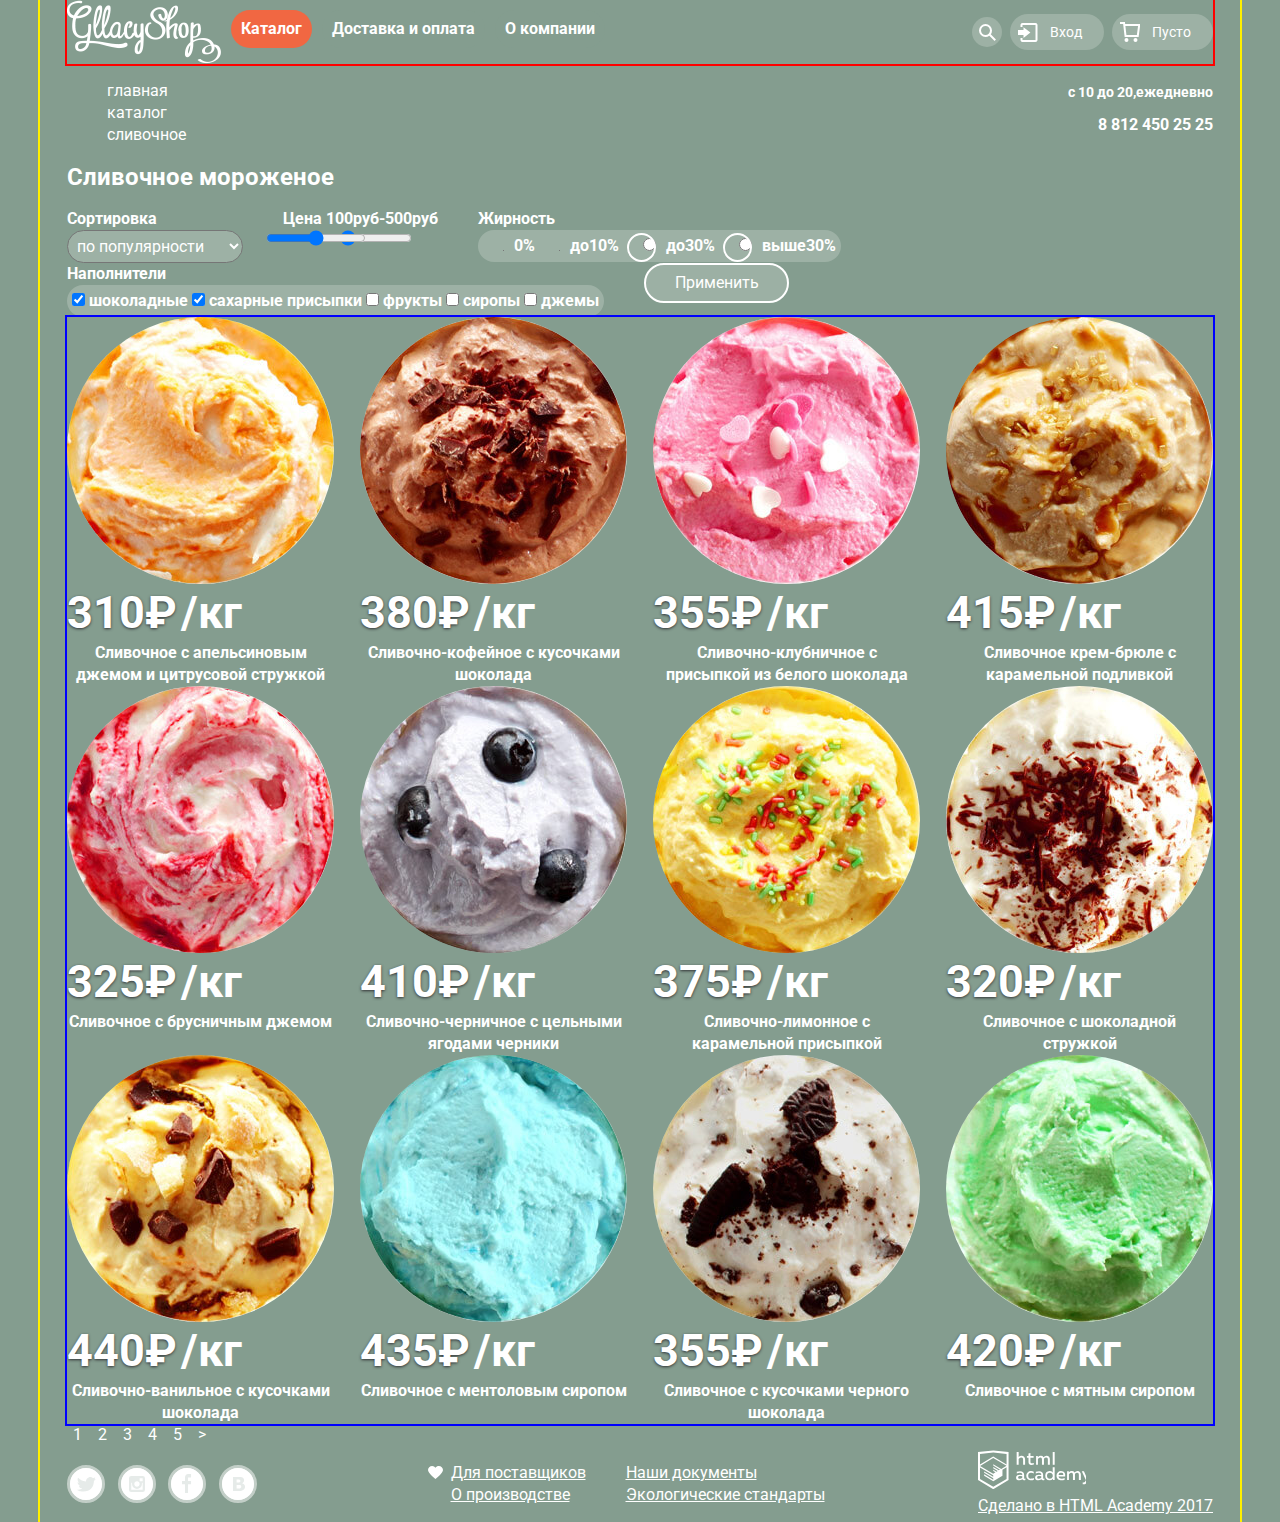
==== catalog.html @ e6da0bf7 "Последние исправления" ====
<!DOCTYPE HTML >
<HTML lang="ru">
    <HEAD>
 <meta charset="utf-8">
    <TITLE>gllacy-catalog</TITLE>
       <link href="https://fonts.googleapis.com/css?family=Roboto:400,500,700&amp;subset=cyrillic" rel="stylesheet">
       <link href="css/normalize.css" rel="stylesheet">

      <link rel="stylesheet"  href="css/style.css">
    </HEAD>
<BODY>
  <div class="wrapper">
       <header class="main-header">
           <div class="header-container">

              <a class="main-header-logo" href="#" aria-label="логотип магазина Глейси">
                  <img src="img/logo.png" width="154" height="64"  alt="логотип магазина Глейси">
              </a>
               <nav class="main-navigation">
                       <ul class="site-navigation">
                          <li class="catalog-active"><a href="catalog.html" aria-label="Каталог">Каталог</a>
                          </li>
                          <li><a href="price.html" aria-label="Доставка и оплата">Доставка и оплата</a></li>
                          <li><a href="about.html" aria-label="О компании">О компании</a></li>

                       </ul>
                 </nav>
       </div>

          <div class="navigation-buttons">

                          <button class="button seach" type="button" aria-label="поиск"></button>



                            <div class="modal modal-seach">
                                   <h4 class="visually-hidden">модальное окно поиск</h4>
                                  <form action="https://echo.htmlacademy.ru" method="post" class="seach-form">
                                      <label for="seach-field" class="visually-hidden">поиск</label>
                                       <input type="text" name="seach" id="seach-field" placeholder="Что ищем?">
                                  </form>
                                </div>

                          <button class="button login" type="button" aria-label="вход"> Вход </button>


                              <div class="modal modal-login">
                                <h4 class="visually-hidden">модальное окно вход</h4>

                                     <form action="https://echo.htmlacademy.ru" method="post">

                                        <p> <label for="login-field" class="visually-hidden">ваш логин</label>
                                         <input type="text" name="login" id="login-field" placeholder="Электронная почта">
                                       </p>
                                       <p>
                                         <label for="password-field" class="visually-hidden">ваш пароль</label>
                                           <input type="text" name="password" id="password-field" placeholder="Пароль">
                                       </p>

                                           <button class="button" type="submit" aria-label="Войти">Войти</button>

                                            <div class="a">
                                            <a href="https://echo.htmlacademy.ru" aria-label="Забыли пароль?">Забыли пароль?</a>
                                            <a href="https://echo.htmlacademy.ru" aria-label="Новая регистрация">Новая регистрация</a>
                                            </div>

                                      </form>
                                 </div>
						 <a href="catalog.html" class="button basket"  aria-label="корзина">Пусто</a>



                         </div>

                             <div class="modal modal-basket">
                               <h4 class="visually-hidden">модальное окно корзина</h4>

                               <table class="basket">
                                 <tr>
                                   <td> <button class="modal-close" type="button" aria-label="закрыть">X</button></td>
                                    <td>Пломбир с апельсиновым джемом</td>

                                   <td>1,5*200 руб</td>
                                   <td>300 руб</td>
                                 </tr>

                                  <tr>
                                   <td> <button class="modal-close" type="button" aria-label="закрыть">X</button></td>
                                   <td>Клубничный пломбир с присыпкой из белого шоколада</td>
                                   <td>1,5 кг*300 руб</td>
                                   <td>450 руб</td>
                                 </tr>
                                 <th colspan="2"></th>
                                 <th colspan="2">Итого:750 руб.</th>
                               </table>
                                    <button class="button" aria-label="Оформить заказ">Оформить заказ</button>

                             </div>


         <div class="header-contacts">
                      <p class="time-work">с 10 до 20,ежедневно</p>
								      <a href="tel:+7(812)4502525" aria-label="Номер телефона">8 812 450 25 25</a>
        </div>

 </header>

    <main class="container">
      <ul class="breadcrumbs">

        <li><a href="index.html" aria-label="ссылка на главную">главная</a></li>
        <li><a href="catalog.html" aria-label="ссылка на каталог">каталог</a></li>
        <li class="breadcrumbs-current">сливочное</li>
      </ul>
			<h2>Сливочное мороженое</h2>

  <form action="https://echo.htmlacademy.ru" method="post" class="field">

  <div class="filter">
    <label>Сортировка</label><br>
      <select name="top-ice"  class="top-ice">
        <option>по популярности</option>
				<option>сначала недорогие</option>
				<option>сначала дорогие</option>
				<option>по жирности</option>
      </select>
    </div>

    <div class="filter">
      <label >Цена 100руб-500руб</label>
     <div  class="top-ice-price">
      <input type="range">
      <input type="range" class="two">
     </div>
   </div>

   <div  class="filter">
      <label>Жирность</label>
      <div class=" bold-top-ice">
        <label> <input type="radio" class="visually-hidden" name="bold-ice-cream" value="0%">0%</label>
        <label> <input type="radio" class="visually-hidden"   name="bold-ice-cream" value="<10%" >до10%</label>
        <label> <input type="radio" class="visually" name="bold-ice-cream" value="<30%" >до30%</label>
        <label> <input type="radio" class="visually" name="bold-ice-cream" value=">30%" >выше30%</label>
      </div>
      </div>

<div  class="filter">
<label>Наполнители</label>
     <div  class="variety">

        <input type="checkbox" class="hidden" checked id="chockolate">
         <label for="chockolate">шоколадные</label>

        <input type="checkbox" class="hidden" checked id="sugar">
         <label for="sugar">сахарные присыпки</label>

        <input type="checkbox" class="hidden" id="fruits">
         <label for="fruits">фрукты</label>

        <input type="checkbox" class="hidden" id="syrups">
         <label for="syrups">сиропы</label>

        <input type="checkbox" class="hidden" id="jam">
         <label for="jam">джемы</label>
    </div>
</div>
        <button class="button-apply" aria-label="выбор мороженого">Применить</button>

     </form>
</section>
			<div class="catalog-content">
          <ul class="catalog-list-all" >
               <li class="item">

                      <img src="img/1.jpg" width="267"  height="267"   alt="ice">
                      <span class="price-item">310₽</span>
                      <span class="kg">/кг</span>
                      <p>Сливочное с апельсиновым джемом и цитрусовой стружкой</p>
								 <button type="button" class="button" aria-label="Быстрый просмотр">Быстрый просмотр</button>
                  </li>

              <li class="item">

                      <img src="img/2.jpg" width="267"  height="267"   alt="ice">
                      <span class="price-item">380₽</span>
                      <span class="kg">/кг</span>
                      <p>Сливочно-кофейное с кусочками шоколада</p>
									 <button type="button" class="button" aria-label="Быстрый просмотр">Быстрый просмотр</button>
                  </li>

                  <li class="item">

                      <img src="img/3.jpg" width="267"  height="267"   alt="ice">
                      <span class="price-item">355₽</span>
                      <span class="kg">/кг</span>
                      <p>Сливочно-клубничное с присыпкой из белого шоколада</p>
											 <button type="button" class="button" aria-label="Быстрый просмотр">Быстрый просмотр</button>
                  </li>

                  <li class="item">

                      <img src="img/4.jpg" width="267"  height="267"  alt="ices">
                      <span class="price-item">415₽</span>
                      <span class="kg">/кг</span>
                      <p>Сливочное крем-брюле с карамельной подливкой</p>
										  <button type="button" class="button" aria-label="Быстрый просмотр">Быстрый просмотр</button>
                  </li>
              <li class="item"><img src="img/5.jpg" width="267"  height="267"  alt="ice">
                   <span class="price-item">325₽</span>
								   <span class="kg">/кг</span>
                   <p>Сливочное с брусничным джемом</p>
							 <button type="button" class="button" aria-label="Быстрый просмотр">Быстрый просмотр</button>
						</li>

              <li class="item"><img src="img/6.jpg" width="267"  height="267"  alt="ice">
                   <span class="price-item">410₽</span>
								   <span class="kg">/кг</span>
								<p>Сливочно-черничное с цельными ягодами черники</p>
							 <button type="button" class="button" aria-label="Быстрый просмотр">Быстрый просмотр</button>
						</li>

              <li class="item"><img src="img/7.jpg" width="267"  height="267"  alt="ice">
                   <span class="price-item">375₽</span>
								   <span class="kg">/кг</span>
                   <p>Сливочно-лимонное с карамельной присыпкой</p>
							 <button type="button" class="button" aria-label="Быстрый просмотр">Быстрый просмотр</button>
						</li>
              <li class="item"><img src="img/8.jpg" width="267"  height="267"  alt="ice">
                   <span class="price-item">320₽</span>
								   <span class="kg">/кг</span>
                   <p>Сливочное с шоколадной стружкой</p>
							 <button type="button" class="button" aria-label="Быстрый просмотр">Быстрый просмотр</button>
						</li>
              <li class="item"><img src="img/9.jpg" width="267"  height="267"  alt="ice">
                   <span class="price-item">440₽</span>
								   <span class="kg">/кг</span>
                   <p>Сливочно-ванильное с кусочками шоколада</p>
							 <button type="button" class="button" aria-label="Быстрый просмотр">Быстрый просмотр</button>
						</li>
              <li class="item"><img src="img/10.jpg" width="267"  height="267"  alt="ice">
                   <span class="price-item">435₽</span>
								   <span class="kg">/кг</span>
                   <p>Сливочное с ментоловым сиропом</p>
							 <button type="button" class="button" aria-label="Быстрый просмотр">Быстрый просмотр</button>
						</li>
              <li class="item"><img src="img/11.jpg" width="267"  height="267"  alt="ice">
                   <span class="price-item">355₽</span>
								   <span class="kg">/кг</span>
                   <p>Сливочное с кусочками черного шоколада</p>
							 <button type="button" class="button" aria-label="Быстрый просмотр">Быстрый просмотр</button>
						</li>
              <li class="item"><img src="img/12.jpg" width="267"  height="267"  alt="ice">
                   <span class="price-item">420₽</span>
								   <span class="kg">/кг</span>
                   <p>Сливочное с мятным сиропом</p>
							 <button type="button" class="button" aria-label="Быстрый просмотр">Быстрый просмотр</button>
						</li>



          </ul>
			</div>
      <div class="catalog-buttons">
			  <button class="buttons" type="button" aria-label="переключение карточек товара">1</button>
        <button class="buttons" type="button" aria-label="переключение карточек товара">2</button>
        <button class="buttons" type="button" aria-label="переключение карточек товара">3</button>
        <button class="buttons" type="button" aria-label="переключение карточек товара">4</button>
        <button class="buttons" type="button" aria-label="переключение карточек товара">5</button>
        <button class="buttons" type="button" aria-label="переключение карточек товара">></button>
      </div>
      </main>

	 <footer class="main-footer">

       <ul class="footer-social">
         <li><a class="social-button twitter" href="#" aria-label="переход в твиттер"><span class="visually-hidden">твиттер</span><svg version="1.1" xmlns="http://www.w3.org/2000/svg" xmlns:xlink="http://www.w3.org/1999/xlink" x="0px" y="0px" width="32px"
	 height="32px" viewBox="0 0 32 32" enable-background="new 0 0 32 32" xml:space="preserve">
<g id="Layer_1">
</g>
<g id="Layer_2">
	<path fill="#FFFFFF" d="M16,0C7.164,0,0,7.164,0,16c0,8.837,7.164,16,16,16c8.837,0,16-7.163,16-16C32,7.164,24.837,0,16,0z
		 M23.944,12.809c-0.251,6.516-3.463,10.832-10.992,10.702c-0.14,0-0.205,0-0.233,0c-0.015,0-0.021,0-0.021,0
		c-0.029,0-0.094,0-0.232,0c-0.447,0-4.543-0.443-5.344-1.823c2.479,0.19,4.247-0.406,5.12-1.136
		c-1.048-0.289-2.923-0.461-3.251-2.848c0.384,0.104,0.618,0.221,1.299,0.113c-1.307-0.824-2.758-1.519-2.679-3.643
		c0.311,0.317,1.164,0.518,1.46,0.457c-0.768-0.233-2.149-3.244-0.974-4.781c1.984,1.79,4.075,3.482,7.804,3.643
		c0.227-2.214,1.24-3.699,3.168-4.325c1.84-0.479,3.255,0.26,3.901,1.138c0.737-0.224,1.453-0.466,2.193-0.685
		c-0.004,0.833-0.569,1.463-0.935,1.709c0.747,0.165,1.423-0.475,1.423-0.475C25.467,11.818,24.557,12.58,23.944,12.809z"/>
</g>
</svg></a></li>
         <li><a class="social-button insta" href="#" aria-label="переход в инстаграмм"><span class="visually-hidden">инстаграмм</span><svg xmlns="http://www.w3.org/2000/svg" width="32" height="32" viewBox="0 0 32 32"><g fill="#FFF"><path d="M20.916 16a4.938 4.938 0 1 1-9.877 0c0-.394.051-.773.138-1.14h-.897v6.838h11.396V14.86h-.897c.086.367.137.746.137 1.14z"/><path d="M15.978 18.659c1.466 0 2.659-1.193 2.659-2.659s-1.193-2.659-2.659-2.659c-1.466 0-2.659 1.193-2.659 2.659s1.192 2.659 2.659 2.659zM18.637 10.302h3.039v3.039h-3.039z"/><path d="M16 0C7.164 0 0 7.164 0 16c0 8.837 7.164 16 16 16 8.837 0 16-7.163 16-16 0-8.836-7.163-16-16-16zm7.955 21.698a2.285 2.285 0 0 1-2.279 2.279H10.279A2.285 2.285 0 0 1 8 21.698V10.302a2.286 2.286 0 0 1 2.279-2.279h11.396a2.286 2.286 0 0 1 2.279 2.279v11.396z"/></g></svg></a></li>
         <li><a class="social-button fb" href="#" aria-label="переход в фейсбук"><span class="visually-hidden">фейсбук</span><svg xmlns="http://www.w3.org/2000/svg" width="32" height="32" viewBox="0 0 32 32"><path fill="#FFF" d="M16 0C7.164 0 0 7.163 0 16s7.164 16 16 16c8.837 0 16-7.164 16-16S24.837 0 16 0zm4.062 9.455h-3.021v3.444h3.021v3.445h-3.021v8.61H14.02v-8.61H11v-3.445h3.021V9.455c0-1.902 1.353-3.445 3.021-3.445h3.021v3.445z"/></svg></a></li>
         <li><a class="social-button vk" href="#" aria-label="переход в в контакте"><span class="visually-hidden">в контакте</span><svg xmlns="http://www.w3.org/2000/svg" width="32" height="32" viewBox="0 0 32 32"><g fill="#FFF"><path d="M16.637 14.495c.402-.019.719-.082.951-.188.326-.145.54-.33.641-.559.101-.229.15-.496.15-.797 0-.232-.058-.465-.174-.697-.116-.232-.322-.405-.617-.517-.264-.1-.592-.155-.984-.165a76.242 76.242 0 0 0-1.652-.014h-.339v2.965h.565c.571 0 1.057-.009 1.459-.028zM18.118 17.084c-.282-.081-.672-.125-1.166-.132a127.97 127.97 0 0 0-1.55-.009h-.79v3.493h.264c1.014 0 1.74-.003 2.18-.009a3.2 3.2 0 0 0 1.212-.245c.377-.157.633-.364.774-.625s.214-.562.214-.9c0-.446-.088-.788-.261-1.03-.17-.241-.464-.423-.877-.543z"/><path d="M16 0C7.164 0 0 7.164 0 16c0 8.837 7.164 16 16 16 8.837 0 16-7.163 16-16 0-8.836-7.163-16-16-16zm6.602 20.531a3.73 3.73 0 0 1-1.124 1.327c-.552.415-1.161.71-1.823.886s-1.501.264-2.519.264h-6.121V8.987h5.443c1.13 0 1.957.038 2.48.113a5.126 5.126 0 0 1 1.561.5c.533.27.929.632 1.189 1.087.26.455.392.975.392 1.558 0 .678-.179 1.278-.536 1.795-.358.518-.863.92-1.517 1.208v.075c.917.182 1.642.559 2.179 1.13.537.571.807 1.325.807 2.261 0 .678-.138 1.283-.411 1.817z"/></g></svg></a></li>
       </ul>

      <div class="documents">
          <ul class="documentation">

						<li><a href="index.html" aria-label="Информация для поставщиков">Для поставщиков</a></li>
						<li><a href="index.html" aria-label="Информация о производстве">О производстве</a></li>
       </ul>
       <ul class="documentation">
						<li><a href="index.html" aria-label="Наши документы">Наши документы</a></li>
						<li><a href="index.html" aria-label="Экологические стандарты">Экологические стандарты</a></li>

          </ul>
       </div>

		 <div class="footer-logo">
        <a href="https://htmlacademy.ru/intensive/htmlcss" aria-label="HTML Academy ссылка">
				 <img src="img/logo-htmlacademy-small.svg" width="108" height="39" alt="логотип HTML Academy">
				 </a>
           <div class="footer-logo">
         <a href="https://htmlacademy.ru/intensive/htmlcss" aria-label="HTML Academy ссылка"> Сделано в HTML Academy 2017</a>
           </div>
       </div>

      </footer>
    </div>
   </BODY>
</HTML>
---- css/style.css ----
body {
  margin: 0;
  padding: 0;

  font-family:"Roboto","Arial", sans-serif;
  font-size: 16px;
  line-height: 22px;
  font-weight:bold;
  color: #ffffff;
  background-color: #849d8f;
  background-position: top center;
  background-repeat: no-repeat;
}
.wrapper {
  max-width:1146px;
  min-width: 900px;
  margin:0 auto;
  padding: 0 27px;

  outline: 2px solid #fff000;
}
.main-header {
  width: 100%;
  outline: 2px solid #ff0000;
  display: flex;
  justify-content: space-between;
  align-items: center;
  position: relative;
}
.container {
  width: 100%;
}
.main-header-logo {
  width: 154px;
  height: 64px;
  margin-right: 20px;
}
                                             .modal-basket{display: none;}

.modal-seach,
.modal-login {
  display: none;
}
a {
  display: block;
  text-decoration: none;
  color: #ffffff;
}
.main-navigation a {
  line-height: 18px;
  padding: 10px;
  background-color: #849d8f;
  margin:-10px;
}
.site-navigation>li>a {
  border-radius: 30px;
}
.site-navigation,
.submenu,
.ice-cream-slides {
  list-style: none;
  margin: 0;
  padding: 0;
}
.site-navigation a:hover,
.site-navigation a:focus {
	color: #000;
	background-color: #fff;
}
.site-navigation a:active {
	color: #fff;
	background-color:#d07058;
}
.catalog {
  position: relative;
}
.submenu {
  display: none;
  margin: 0;
  padding: 0;
  position: absolute;
  top: 38px;
  left:0;
  z-index: 10;

  }
.catalog:hover>.submenu {
  display: block;
}
.submenu a {
  width: 102px;
  display: block;
  padding:10px 20px;
	font-size: 14px;
	line-height: 16px;
	font-weight: normal;
	color: #323232;
  background-color: #fff;
  margin-bottom: 10px;
 }

.submenu a:visited; {
	background-color: #d07058 ;
  color: #ffffff;
}
.submenu a:hover {
	background-color: #fbded7;
}
.submenu a:active {
	background-color:#f6b5a5;
  color: #323232;
	}
.submenu li:first-child a {
   margin-bottom: 10px;
   font-weight: bold;
   border-bottom: 2px solid #9db1a5;
   border-radius: 5px 5px 0 0;
	}
.submenu li:last-child a {
   border-radius:0 0 5px 5px;
}

.main-navigation .button,
.navigation-buttons .button {

  font-size: 14px;
  line-height: 20px;
  font-weight: normal;
  text-align: center;
  color: #ffffff;
  vertical-align: middle;
  background-color: #9db1a5;
  border: none;
  border-radius:30px;
  position: relative;
}
.navigation-buttons {
  display: flex;
  align-items: center;
}
.seach {
  width: 30px;
  height: 30px;
  border-radius: 50%;
  background-image: url(../img/loupe.svg);
  background-repeat:  no-repeat;
  background-position:  center;
}
.seach:hover {
   background-image: url(../img/Лупа3.png);
  background-repeat:  no-repeat;
  background-position:  center;
}
.seach:hover+.modal-seach
 {
  display: block;
}

.login::before {
  content:"";
  width: 20px;
  height: 20px;
  background-image: url(../img/login.svg);
  background-repeat:  no-repeat;
  background-position:  center;
  position: absolute;
  left:8px;

}
.login:hover::before {
  background-image: url(../img/entrance.svg);
  background-repeat:  no-repeat;
  background-position:  center;
}
.basket::before {
  content:"";
  width: 20px;
  height: 20px;
  background-image: url(../img/basket.svg);
  background-repeat:  no-repeat;
  background-position:  center;
  position: absolute;
  left:8px;
}
.basket {
  display: block;
}
.basket:hover::before {
  background-image: url(../img/basket-red.svg);
}
.basket:hover{
  font-size: 0;
  background-image:url(../img/2%20%D1%82%D0%BE%D0%B2%D0%B0%D1%80%D0%B0.svg);
  background-repeat:  no-repeat;
  background-position:80%;

  width: 40px;
}
.navigation-buttons .login,
.navigation-buttons .basket
{
  padding: 8px 22px;
  padding-left: 40px;
  margin-left: 8px;
  position: relative;
}
.navigation-buttons .button:hover {
  background-color: #ffffff;
  color: #323232;
}
.navigation-buttons .basket:hover {
  color: #fff;

}
.time-work {
	 font-size: 14px;
   line-height: 16px;
}
.phone {
	 font-size: 22px;
   line-height: 24px;
}
.modal a {
	 font-size: 13px;
   line-height: 24px;
	 color: #323232;
   font-weight:normal;
	 text-decoration: underline;
}

.container .button,
.modal .button {
	 font-size: 18px;
   line-height: 24px;
	 color: #fff;
	 font-weight: bold;
	 background-color: #f16742;
   background-image: linear-gradient(to top,#e74a35,#f26843);
	 border:none;
   box-shadow: 0 2px 2px #323232;
   border-radius:30px;

}
.container .button:hover,
.modal .button:hover,
.caption .button:hover {
	background-color:#f48468;
  cursor: pointer;
}
.container .button:active,
.modal .button:active,
.caption .button:active {
	 background-color:#db5238;
}
.modal-login a {
  text-decoration: underline;

}

.catalog-active a {
	padding: 10px;
	font-size: 16px;
  line-height:18px;
	text-align: center;
  background-color: #f16742;

}
.caption .button {
	 font-size: 32px;
   line-height: 44px;
   border-radius:30px;
}

.ice-cream-slides h2 {
	 font-size: 60px;
   line-height: 60px;
   width: 670px;
}
.present-list {
    width: 100%;
}
.present-list h3 {
	 font-size: 35px;
     line-height: 41px;
}
.present-list p {
	 font-size: 18px;
}
.present-item {
  border-radius: 16px;
  height: 230px;
  width:49%;
}
.present-item:first-child {
  background-image: url(../img/raspberries.jpg);
  background-repeat: no-repeat;
  background-position: center;
}
.present-item:last-child {
  background-image: url(../img/chocolate.jpg);
  background-repeat: no-repeat;
  background-position: center;

}
.catalog-list {
    width: 100%;
}
.catalog-list p {
	font-weight:normal;
  text-decoration: underline;
}

.info {
  height: 246px;
  font-size: 16px;
  line-height: 22px;
	background-color: #ebdfc6;
	background-image: url(../img/%D0%92%D0%B0%D1%84%D0%BB%D1%8F%20%D0%BF%D0%B0%D1%82%D1%82%D0%B5%D1%80%D0%BD.jpg);
  background-repeat:  repeat;
  background-position:  center;
  color: #323232;
	font-weight:normal;
  padding: 30px;
  padding-left: 20px;
  border-radius: 20px;
  margin-bottom: 40px;
}
.info>p  {
  margin: 0;
  padding: 0;

}
.info p {
  font-size: inherit;
  line-height: inherit;
  margin: 0;
  padding: 0;
  margin-bottom:10px;
}
.info .container {
  margin: 0;
  padding: 0;
  display: flex;
  justify-content: space-between;
  position: relative;
}
.info .container p {
 padding-left: 60px;
}
.about-shop-left p:first-child::before {
  content:"";
  width: 50px;
  height: 50px;
  position: absolute;
  left: 0;
  top: 0;
  background-image: url(../img/ice-cream.svg);
  background-repeat:  repeat;
  background-position:  center;


}
.about-shop-left p:last-child::before {
  content:"";
  width: 50px;
  height: 50px;
  position: absolute;
  left: 0;
  top: 70px;
  background-image: url(../img/eco.svg);
  background-repeat:  repeat;
  background-position:  center;


}
.about-shop-right p:first-child::before {
  content:"";
  width: 50px;
  height: 50px;
  position: absolute;
  right: 455px;
  top: 0;
  background-image: url(../img/cow.svg);
  background-repeat:  repeat;
  background-position:  center;


}
.about-shop-right p:last-child::before {
  content:"";
  width: 50px;
  height: 50px;
  position: absolute;
  right: 455px;
  top: 70px;
  background-image: url(../img/thermometer.svg);
  background-repeat:  repeat;
  background-position:  center;


}
.about-shop-right,
.about-shop-left {
  width: 45%;

}
.info .about-shop,
.blog a {
	  font-size: 24px;
    line-height: 30px;
    color: #323232;
    font-weight: bold;
}
.blog a {
  width: 285px;
	text-decoration: underline;
}
.price-item {
	 font-size: 45px;
   line-height: 45px;
   text-shadow: 0 1px 3px #313235;
   z-index: 2;
}
.kg {
  font-size: 45px;
}
.catalog-list,
.present-list {
     list-style: none;
}
.catalog-list
.icon {
  color: #000;
  font-weight:normal;
}
.blog {
  width:49%;
  height: 159px;
  border-radius: 20px;
  padding: 30px 20px;
  margin: 0;
  background-color: #fff;
  background-image: url(../img/strawberry.jpg);
  background-repeat:  repeat;
  background-position:  center;
  color:#323232;
  font-weight:normal;
}
.message {
  font-size: 16px;
  line-height: 22px;
  width:49%;
  height: 213px;
  padding: 25px 20px;
  padding-bottom: 35px;

  background-color: #ffffff;
  border-radius: 20px;
  border: 6px solid transparent;
  z-index: 1;
  position: relative;
  color: #323232;
  box-sizing: border-box;
  font-weight:normal;
  margin-left: 26px;
  z-index: 1;
}
.message p {
  margin: 0;
  margin-bottom: 25px;
}
.blog-message {
    width: 100%;
  margin-bottom: 40px;
  display: flex;
}
.navigation-buttons .button {
  background-color: ##9db1a5;
}

.contacts {
  position: absolute;
  bottom:65px;
  right:0;
  background-color: #ffffff;
  color: #323232;
  font-weight:normal;
}
.contact {
  color: #323232;
  font-weight:bold;
  font-size: 18px;
  line-height: 24px;
}
.documentation,
.footer-social {
  list-style: none;

}

.documentation a,
.footer-logo a {
  color: #ffffff;
  font-weight:normal;
  text-decoration: underline;
}
.breadcrumbs {
    list-style:none;
    font-weight:normal;
}
.button-apply {
  width: 145px;
  height: 40px;
  border: 2px solid #fff;
  background-color: #9cb0a4;
  color: #ffffff;
  font-size: 16px;
  line-height: 18px;
  border-radius: 30px;
}
.button-apply:hover {
  background-color: #ffffff;
  color:  #323232;
}
.button-apply:active {
  background-color: #eaeaea;
}
.buttons {
  background-color:transparent;
  color: #ffffff;
  border:none;
  border-radius: 50%;
}
/*.visually {
  width: 25px;
  height: 25px;
  border: 2px solid #fff;
  border-radius: 50%;
  color: fff;
}
 .hidden {
  width: 25px;
  height: 25px;
  border: 2px solid #fff;
  color: #fff;
}*/

label input[type="radio"] {
  margin-right: 10px;
  margin-left: 20px;
  position: relative;

}

 label input[type="radio"]::before {
  content: "";
  width: 25px;
  height: 25px;
  border: 2px solid #fff;
  border-radius: 50%;
  display: block;
  position: absolute;
  right: 0;
  top: -5px;

}
.slides {
   border-radius: 50%;
}
.slides:hover,
.buttons:hover {
  background-color:#b2c1b7;
}
.slides:active,
.buttons:active {
  background-color: #ffffff;
  color: #000;
}
.slides {
  background-color:transparent;
  border: 2px solid #fff;
  border-radius: 50%;
  width: 50px;
  height: 50px;
}


.container a:hover,
.main-footer a:hover,
.modal a:hover,
.header-contacts a:hover {
  color:#f48468;
}
.visually-hidden     {
	position: absolute;
	width: 1px;
	height: 1px;
	margin: -1px;
	border: 0;
	padding: 0;
	clip: rect(0 0 0 0);
	overflow: hidden;

}
.top-ice,
.bold-top-ice,
.top-price-ice,
.variety {
  padding: 5px;
  background-color: #9db1a5;
  color: #ffffff;
  border-radius:30px;
}
.top-ice:hover {
  color:  #323232;
	background-color: #ffffff;
}
.modal-seach input {
  width: 305px;
  border: 1px solid  #9db1a5;
  box-shadow:0 0 0 20px #f8f7f4;
  padding: 10px;
  position: absolute;
  top: 70px;
  right: 270px;

}
.login {
  position: relative;
}
.modal-login {
  width: 280px;
  height: 200px;
  background-color: #f8f7f4;
  text-align: center;
  padding-top: 30px;
  position: absolute;
  top: 60px;
  right: 145px;
  z-index: 10;
  border-radius: 5px;
}
.modal-login p {
  margin: 0;
}
.modal-login input {
   border: 1px solid  #9db1a5;
   margin-bottom: 20px;
   padding: 10px;

}
.modal-login .a {
  position: absolute;
  left: 140px;

}
.modal-login .button {
  width: 100px;
  height: 40px;
  position: absolute;
  left: 30px;

}
.login:hover + .modal-login {
  display: block;
}
.modal-feedback {
  width: 380px;
  height: 370px;
  background-color:#f8f7f4;
  border-radius:10px;
  padding: 25px;

}
.modal-feedback {
  display:none;
  width: 430px;
  height: 390px;
  position: fixed;
  position: absolute;
  left:50%;
  top: -5px;
  margin-left: -225px;
}
.feedback:active + .modal-feedback {
  display: block;
  }
.modal-feedback input,
.modal-feedback textarea {
   border: 1px solid  #9db1a5;
   padding: 10px;
   margin-bottom: 4px;
	 width: 270px;
}
.modal-feedback textarea {
	width: 100%;
  box-sizing: border-box;
}
.modal-feedback .button {
  width: 140px;
  height: 45px;
  position: absolute;
  right: 25px;
  bottom: 25px;
}

.modal-feedback b {
  color:  #323232;
	font-size: 24px;
  line-height: 28px;
}
.modal-feedback p {
	margin-left:0;
}
.modal-close {
  position: absolute;
  right: 10px;
  top: 10px;
}
.modal-basket {
  width: 540px;
  background-color: #f8f7f4;
  color:  #323232;
  font-size: 13px;
  line-height: 16px;
  font-weight: normal;
  border-radius:5px;
  padding: 20px;
  position: absolute;
  right: 40px;
  top: 70px;
  z-index: 10;
}
.modal-basket tr {
  height: 60px;
}
.modal-basket th {
  border-top: 1px solid   #9db1a5;
  font-size: 15px;
  line-height: 18px;
}
.modal-basket table {
    border-collapse: collapse;
}
.caption {
  position: relative;
}
.caption img {
  width: 1146px;
  margin-left: -40px;
  margin-right: 40px;

}
.caption h2,
.caption .button {
  position: absolute;
  margin: 0;
  padding: 0;

}
.slide-1 h2 {
  left:240px;
  top:390px;
}
.slide-2 h2 {
  top: 390px;
  left:1386px;
}
.slide-3 h2 {
  top: 390px;
  left:2390px;
}
.caption .button {
  left:425px;
  top: 540px;
}

.button-slides {
  position: absolute;
  left:0;
  top: 550px;
}
.present-item {
  position: relative;
  margin-bottom: 30px;
}
.present-item .button,
.present-item h3,
.present-item p {
  position: absolute;
  margin: 0;
}
.present-item h3 {
  top: 25px;
  left: 18px;
}
.present-item p {
  left: 18px;
  top: 70px;
}
.present-item .button {
  right: 18px;
  bottom: 23px;
}
.catalog-list .item {
  margin: 0;
  padding: 0;
  position: relative;
  margin-right: 26px;
  height:  321px;
  width: 23%;
}

.icon {
  background-image: url(../img/hit.svg);
  background-repeat:  no-repeat;
  background-position:  center;
  position: absolute;
  left: 0;
  top: 0;
  width: 65px;
  height: 65px;
  border-radius: 50%;
}
.catalog-list .price-item,
.catalog-list .kg {
  position: absolute;
  top: 211px;
  margin: 0;
}
.catalog-list .kg {
  left: 111px;
  top: 220px;
}
/* ----- Сеточные стили ----- */


.button-basket {
  width: 102px;
}


.header-container {
   display: flex;

}
.site-navigation {
  display: flex;

}
.site-navigation>li {
  margin-right: 30px;
  margin-top: 20px;

}
.header-contacts {
  position: absolute;
  right: 0;
  top: 70px;
  width: 165px;
  text-align: right;
  z-index: 10;
}
.ice-cream-slides {
  display: flex;
  justify-content: space-between;
}
.slide-1,
.slide-2,
.slide-3 {
 height: 630px;
 margin: 0;
}
.slide-2,
.slide-3 {
  display: none;
}


.caption .button {
  width: 275px;
  height: 68px;
}
.present-item img {
  border-radius: 20px;

}
.present,
.catalog {
  width: 100%
}

.present-list,
.catalog-list {

  padding: 0;
  display: flex;
 justify-content: space-between;
}
.present-item .button {
  width: 165px;
  height: 45px;
}


textarea {
  height: 150px;
  width: 425px;
}
textarea,
input {
  border-radius: 5px;

}

.message-form {
  display: flex;
  justify-content: space-between;
  align-items: center;
}
.message .button {
   width: 130px;
  height: 45px;
}
.message input {
  padding: 10px;
  width: 350px;
  box-sizing: border-box;
}
.map {
  width: 100%;
  position: relative;
  margin: 0;
  margin-left: -27px;
}
.contacts {
  width: 250px;
  height: 245px;
  padding:30px 25px;
  border-radius: 20px;
  position: absolute;
  right: 0;
  top: 62px;

}
.contacts .phone {
    color:   #323232;
  	font-weight: bold;
}
.contacts .button {
  width: 253px;
  height: 47px;
}

.contacts p {
  margin: 0;
  margin-bottom: 20px;
}
.main-footer ,
.documents {
  display: flex;
  justify-content: space-between;
  align-items: center;
}
.filter {
margin-right: 40px;

}
.field {

  display: flex;
  flex-wrap: wrap;

}
.filter .two {
  width: 100px;
  margin-left: -150px;
}
.catalog-list-all {
  width: 100%;
  display: flex;

  flex-wrap: wrap;
   padding: 0;
   margin: 0;
  outline: 2px solid blue;
  list-style: none;

}
.catalog-list-all .item {
  width:267px;
  margin-right:26px;

}
.catalog-list .item img,
.catalog-list-all .item img {
	border-radius: 50%;
}
.catalog-list .item p,
.catalog-list-all .item p {
	text-align: center;
  margin: 0;
  margin-top: 7px;

}
.catalog-list-all .item .button,
.catalog-list .item .button {
	width: 200px;
	height: 45px;
	display: none;
  margin: 20px auto;


}

.catalog-list-all .item:hover,
.catalog-list .item:hover {
	background-color: #9cb0a4;
	border-radius: 5px;
	box-shadow: 0 0 0 10px #9cb0a4;
  margin-bottom: -140px;
  height: 409px;
}
.catalog-list-all .item:hover > .button,
.catalog-list .item:hover > .button {
	display: block;

	}
.catalog-list-all .item:nth-child(4n) {
  margin-right: 0;
}
.social-button {
  width: 32x;
  height: 32px;
  border-radius: 50%;
  border: 3px solid #c2cec7;
  background-color: #e6ebe9;
  display: flex;
  align-items: center;
  justify-content: center;
}
.social-button:hover {
background-color: #91cfe9;

}
.footer-social {
  display: flex;
  flex-wrap: wrap;
  justify-content: space-between;
  width: 190px;
  margin-left: -40px;
}
.documentation {
  position: relative;
}
.documentation:first-child::before {
  content:"";
  width: 20px;
  height: 13px;
  background-image: url(../img/heart.svg);
  background-repeat:  no-repeat;
  background-position:  center;
  position: absolute;
  left: 15px;
  top: 4px;
}
.footer-logo a:hover {
  background-color:  #91cfe9;

}
.post {

 width: 560px;
 height: 220px;
 border-radius: 20px;
 background-image: repeating-linear-gradient(-45deg,
   #ffffff 0px, #ffffff 10px,
   #92cdff 10px, #92cdff 20px,
   #ffffff 20px,#ffffff 30px,
   #fe9e90 30px,#fe9e90 40px);
  position: absolute;
  top: 1666px;
  right: 103px;
}
.filter .two,
.filter select {
  background-color: #9db1a5;
  border-radius: 20px;
}
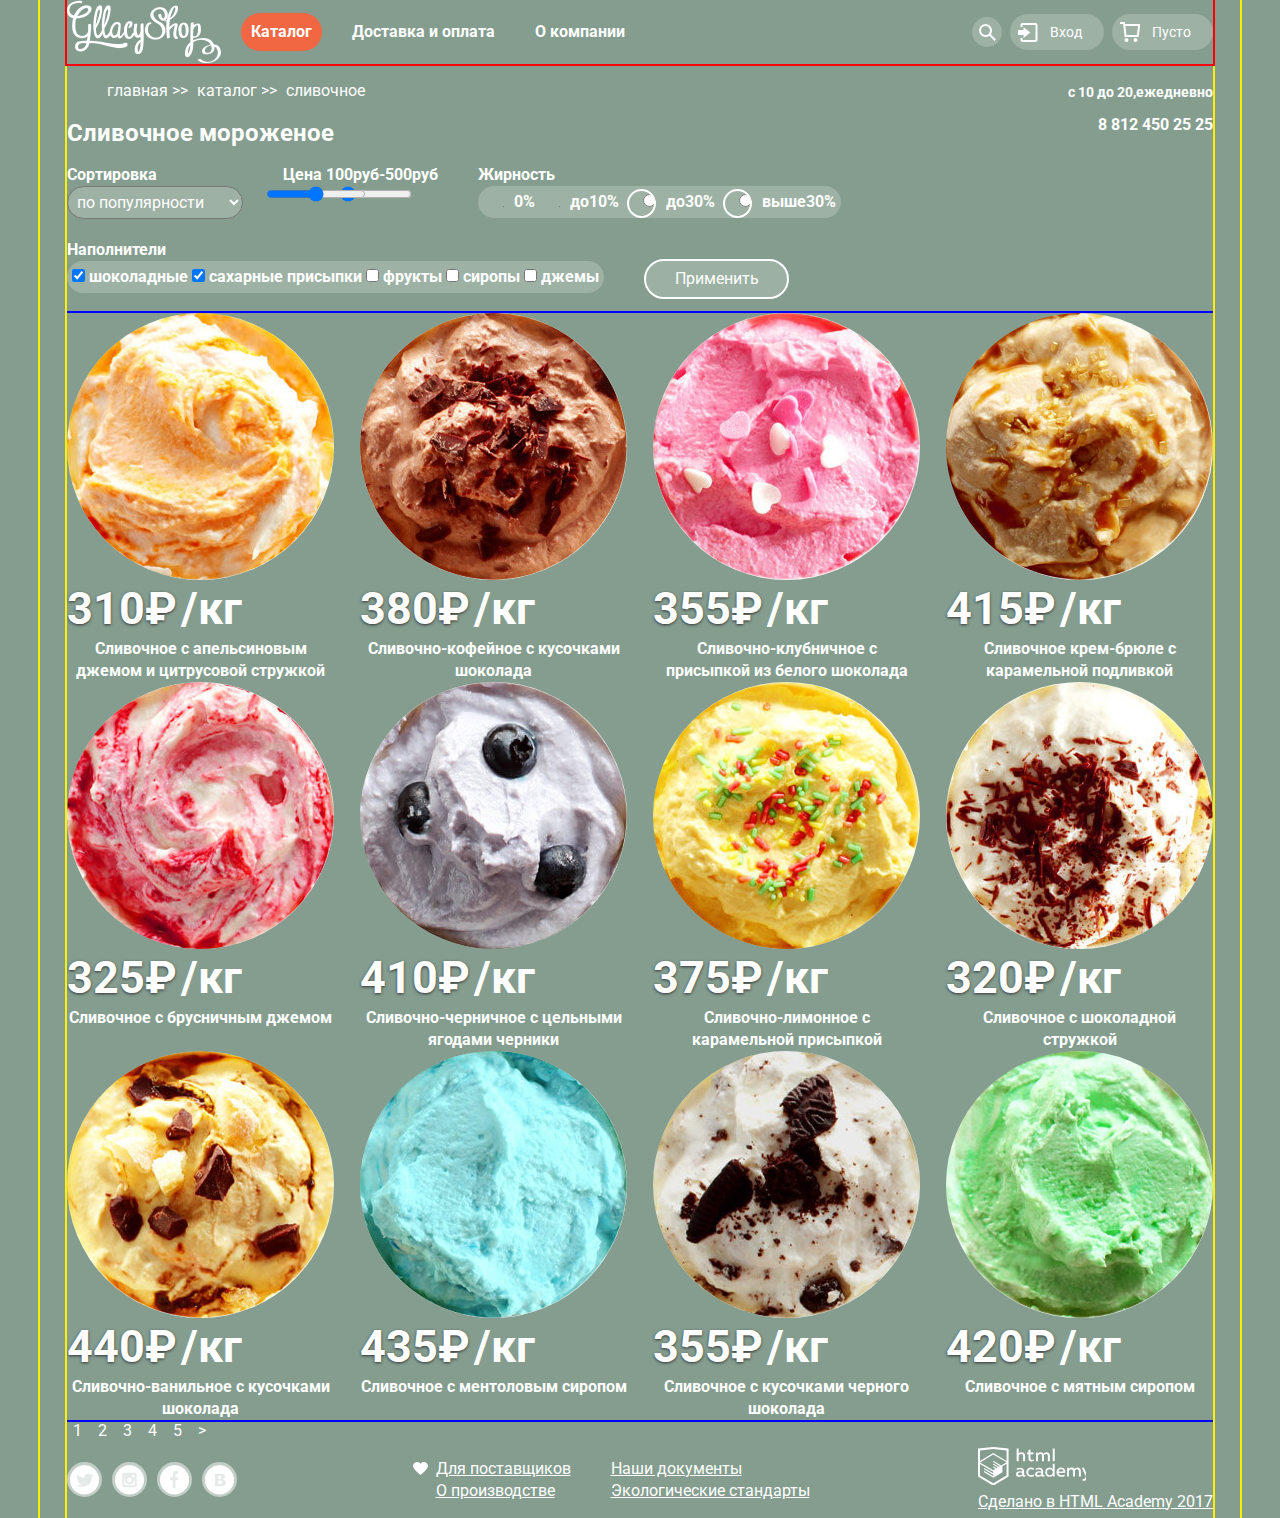
==== commit babe9517: "Главная страница все исправления ,сетка" ====
--- a/catalog.html
+++ b/catalog.html
@@ -107,9 +107,8 @@
 
     <main class="container">
       <ul class="breadcrumbs">
-
-        <li><a href="index.html" aria-label="ссылка на главную">главная</a></li>
-        <li><a href="catalog.html" aria-label="ссылка на каталог">каталог</a></li>
+        <li><a href="index.html" aria-label="ссылка на главную">главная >></a></li>
+        <li><a href="№" aria-label="ссылка на каталог">каталог >></a></li>
         <li class="breadcrumbs-current">сливочное</li>
       </ul>
 			<h2>Сливочное мороженое</h2>
@@ -148,19 +147,19 @@
 <label>Наполнители</label>
      <div  class="variety">
 
-        <input type="checkbox" class="hidden" checked id="chockolate">
+        <input type="checkbox"  checked id="chockolate">
          <label for="chockolate">шоколадные</label>
 
-        <input type="checkbox" class="hidden" checked id="sugar">
+        <input type="checkbox" checked id="sugar">
          <label for="sugar">сахарные присыпки</label>
 
-        <input type="checkbox" class="hidden" id="fruits">
+        <input type="checkbox" id="fruits">
          <label for="fruits">фрукты</label>
 
-        <input type="checkbox" class="hidden" id="syrups">
+        <input type="checkbox"  id="syrups">
          <label for="syrups">сиропы</label>
 
-        <input type="checkbox" class="hidden" id="jam">
+        <input type="checkbox"  id="jam">
          <label for="jam">джемы</label>
     </div>
 </div>
--- a/css/style.css
+++ b/css/style.css
@@ -2,23 +2,27 @@
 body {
   margin: 0;
   padding: 0;
-
+  margin: 0 auto;
+  padding: 0 27px;
+  width: 1200px;
   font-family:"Roboto","Arial", sans-serif;
   font-size: 16px;
   line-height: 22px;
   font-weight:bold;
   color: #ffffff;
   background-color: #849d8f;
-  background-position: top center;
+  background-position: top center;    outline: 2px solid #fff000;
   background-repeat: no-repeat;
+}
+img {
+  max-width: 100%;
+  height: auto;
 }
 .wrapper {
   max-width:1146px;
   min-width: 900px;
   margin:0 auto;
-  padding: 0 27px;
-
-  outline: 2px solid #fff000;
+                                         outline: 2px solid #fff000;
 }
 .main-header {
   width: 100%;
@@ -37,7 +41,6 @@
   margin-right: 20px;
 }
                                              .modal-basket{display: none;}
-
 .modal-seach,
 .modal-login {
   display: none;
@@ -51,7 +54,7 @@
   line-height: 18px;
   padding: 10px;
   background-color: #849d8f;
-  margin:-10px;
+  margin-right: 20px;
 }
 .site-navigation>li>a {
   border-radius: 30px;
@@ -63,8 +66,7 @@
   margin: 0;
   padding: 0;
 }
-.site-navigation a:hover,
-.site-navigation a:focus {
+.header-catalog>a:hover{
 	color: #000;
 	background-color: #fff;
 }
@@ -72,7 +74,7 @@
 	color: #fff;
 	background-color:#d07058;
 }
-.catalog {
+.header-catalog {
   position: relative;
 }
 .submenu {
@@ -83,13 +85,12 @@
   top: 38px;
   left:0;
   z-index: 10;
-
-  }
-.catalog:hover>.submenu {
+}
+.header-catalog:hover>.submenu {
   display: block;
 }
 .submenu a {
-  width: 102px;
+  width: 145px;
   display: block;
   padding:10px 20px;
 	font-size: 14px;
@@ -97,7 +98,6 @@
 	font-weight: normal;
 	color: #323232;
   background-color: #fff;
-  margin-bottom: 10px;
  }
 
 .submenu a:visited; {
@@ -112,7 +112,6 @@
   color: #323232;
 	}
 .submenu li:first-child a {
-   margin-bottom: 10px;
    font-weight: bold;
    border-bottom: 2px solid #9db1a5;
    border-radius: 5px 5px 0 0;
@@ -146,17 +145,25 @@
   background-image: url(../img/loupe.svg);
   background-repeat:  no-repeat;
   background-position:  center;
+
 }
 .seach:hover {
    background-image: url(../img/Лупа3.png);
   background-repeat:  no-repeat;
   background-position:  center;
 }
-.seach:hover+.modal-seach
- {
-  display: block;
-}
-
+.modal-seach {
+  position:relative;
+  left: 250px;
+
+}
+.modal-close {
+  width: 20px;
+  height: 20px;
+  position: absolute;
+  top:80px;
+  left: -250px;
+}
 .login::before {
   content:"";
   width: 20px;
@@ -194,7 +201,6 @@
   background-image:url(../img/2%20%D1%82%D0%BE%D0%B2%D0%B0%D1%80%D0%B0.svg);
   background-repeat:  no-repeat;
   background-position:80%;
-
   width: 40px;
 }
 .navigation-buttons .login,
@@ -255,23 +261,32 @@
 }
 .modal-login a {
   text-decoration: underline;
-
-}
-
+}
 .catalog-active a {
 	padding: 10px;
 	font-size: 16px;
   line-height:18px;
 	text-align: center;
   background-color: #f16742;
-
 }
 .caption .button {
 	 font-size: 32px;
    line-height: 44px;
    border-radius:30px;
-}
-
+   left:425px;
+   top: 540px;
+   width: 275px;
+   height: 68px;
+   text-shadow:0 2px 5px #323232;
+}
+.caption .button:hover {
+  background-image: linear-gradient(to bottom,#f48568,#ec6f5e);
+  box-shadow: 0 2px 2px #323232;
+}
+.caption .button:active {
+  box-shadow:inset 0 2px 2px #323232;
+  background-image: linear-gradient(to top,#e74a35,#f26843);
+}
 .ice-cream-slides h2 {
 	 font-size: 60px;
    line-height: 60px;
@@ -312,7 +327,6 @@
 }
 
 .info {
-  height: 246px;
   font-size: 16px;
   line-height: 22px;
 	background-color: #ebdfc6;
@@ -321,22 +335,16 @@
   background-position:  center;
   color: #323232;
 	font-weight:normal;
-  padding: 30px;
+  padding: 22px 20px;
   padding-left: 20px;
+  padding-bottom: 0;
   border-radius: 20px;
   margin-bottom: 40px;
 }
-.info>p  {
-  margin: 0;
-  padding: 0;
-
-}
-.info p {
-  font-size: inherit;
-  line-height: inherit;
-  margin: 0;
-  padding: 0;
-  margin-bottom:10px;
+.info .about-shop  {
+padding: 0;
+margin: 0;
+padding-bottom: 25px;
 }
 .info .container {
   margin: 0;
@@ -345,21 +353,28 @@
   justify-content: space-between;
   position: relative;
 }
+.info p {
+  margin: 0;
+  padding: 0;
+}
 .info .container p {
- padding-left: 60px;
+ margin: 0;
+ padding: 0;
+ padding-left: 50px;
+ margin-bottom: 25px;
+ margin-left: 10px;
 }
 .about-shop-left p:first-child::before {
-  content:"";
+  margin: 0;
+  padding: 0;content:"";
   width: 50px;
   height: 50px;
   position: absolute;
   left: 0;
-  top: 0;
+  top: -10px;
   background-image: url(../img/ice-cream.svg);
   background-repeat:  repeat;
   background-position:  center;
-
-
 }
 .about-shop-left p:last-child::before {
   content:"";
@@ -367,43 +382,36 @@
   height: 50px;
   position: absolute;
   left: 0;
-  top: 70px;
+  top: 80px;
   background-image: url(../img/eco.svg);
   background-repeat:  repeat;
   background-position:  center;
-
-
 }
 .about-shop-right p:first-child::before {
   content:"";
   width: 50px;
   height: 50px;
   position: absolute;
-  right: 455px;
-  top: 0;
+  right: 490px;
+  top: -10px;
   background-image: url(../img/cow.svg);
   background-repeat:  repeat;
   background-position:  center;
-
-
 }
 .about-shop-right p:last-child::before {
   content:"";
   width: 50px;
   height: 50px;
   position: absolute;
-  right: 455px;
-  top: 70px;
+  right: 490px;
+  top: 80px;
   background-image: url(../img/thermometer.svg);
   background-repeat:  repeat;
   background-position:  center;
-
-
 }
 .about-shop-right,
 .about-shop-left {
-  width: 45%;
-
+  width: 49%;
 }
 .info .about-shop,
 .blog a {
@@ -436,7 +444,6 @@
 }
 .blog {
   width:49%;
-  height: 159px;
   border-radius: 20px;
   padding: 30px 20px;
   margin: 0;
@@ -447,45 +454,29 @@
   color:#323232;
   font-weight:normal;
 }
-.message {
-  font-size: 16px;
-  line-height: 22px;
-  width:49%;
-  height: 213px;
-  padding: 25px 20px;
-  padding-bottom: 35px;
-
-  background-color: #ffffff;
-  border-radius: 20px;
-  border: 6px solid transparent;
-  z-index: 1;
-  position: relative;
-  color: #323232;
-  box-sizing: border-box;
-  font-weight:normal;
-  margin-left: 26px;
-  z-index: 1;
-}
-.message p {
-  margin: 0;
-  margin-bottom: 25px;
-}
+
 .blog-message {
     width: 100%;
-  margin-bottom: 40px;
-  display: flex;
+    margin-bottom: 40px;
+    display: flex;
+    position: relative;
 }
 .navigation-buttons .button {
   background-color: ##9db1a5;
 }
 
 .contacts {
-  position: absolute;
-  bottom:65px;
-  right:0;
+  padding: 30px 25px;
+  margin-right: 27px;
+  width: 305px;
+  height: 305px;
   background-color: #ffffff;
   color: #323232;
   font-weight:normal;
+  border-radius: 20px;
+  position: absolute;
+  right: 0;
+  top: 62px;
 }
 .contact {
   color: #323232;
@@ -498,7 +489,10 @@
   list-style: none;
 
 }
-
+.footer-logo .logo:hover {
+  background-color:#f48468;
+  width: 120px;
+}
 .documentation a,
 .footer-logo a {
   color: #ffffff;
@@ -518,6 +512,7 @@
   font-size: 16px;
   line-height: 18px;
   border-radius: 30px;
+  margin-top: 20px;
 }
 .button-apply:hover {
   background-color: #ffffff;
@@ -532,25 +527,12 @@
   border:none;
   border-radius: 50%;
 }
-/*.visually {
-  width: 25px;
-  height: 25px;
-  border: 2px solid #fff;
-  border-radius: 50%;
-  color: fff;
-}
- .hidden {
-  width: 25px;
-  height: 25px;
-  border: 2px solid #fff;
-  color: #fff;
-}*/
+
 
 label input[type="radio"] {
   margin-right: 10px;
   margin-left: 20px;
   position: relative;
-
 }
 
  label input[type="radio"]::before {
@@ -563,7 +545,21 @@
   position: absolute;
   right: 0;
   top: -5px;
-
+}
+label input[type="checkbox"] {
+  margin-right: 10px;
+  margin-left: 20px;
+  position: relative;
+}
+label input[type="checkbox"]::before {
+ content: "";
+ width: 25px;
+ height: 25px;
+ border: 2px solid #fff;
+ display: block;
+ position: absolute;
+ right: 0;
+ top: -5px;
 }
 .slides {
    border-radius: 50%;
@@ -584,8 +580,6 @@
   width: 50px;
   height: 50px;
 }
-
-
 .container a:hover,
 .main-footer a:hover,
 .modal a:hover,
@@ -601,7 +595,6 @@
 	padding: 0;
 	clip: rect(0 0 0 0);
 	overflow: hidden;
-
 }
 .top-ice,
 .bold-top-ice,
@@ -624,7 +617,6 @@
   position: absolute;
   top: 70px;
   right: 270px;
-
 }
 .login {
   position: relative;
@@ -648,19 +640,16 @@
    border: 1px solid  #9db1a5;
    margin-bottom: 20px;
    padding: 10px;
-
 }
 .modal-login .a {
   position: absolute;
   left: 140px;
-
 }
 .modal-login .button {
   width: 100px;
   height: 40px;
   position: absolute;
   left: 30px;
-
 }
 .login:hover + .modal-login {
   display: block;
@@ -671,12 +660,11 @@
   background-color:#f8f7f4;
   border-radius:10px;
   padding: 25px;
-
 }
 .modal-feedback {
   display:none;
-  width: 430px;
-  height: 390px;
+  height: 440px;
+  width: 480px;
   position: fixed;
   position: absolute;
   left:50%;
@@ -694,8 +682,9 @@
 	 width: 270px;
 }
 .modal-feedback textarea {
-	width: 100%;
+	width: 430px;
   box-sizing: border-box;
+
 }
 .modal-feedback .button {
   width: 140px;
@@ -704,7 +693,6 @@
   right: 25px;
   bottom: 25px;
 }
-
 .modal-feedback b {
   color:  #323232;
 	font-size: 24px;
@@ -712,6 +700,12 @@
 }
 .modal-feedback p {
 	margin-left:0;
+}
+.feedback {
+  padding: 10px 27px;
+  position: absolute;
+  right: 57px;
+  bottom: 90px;
 }
 .modal-close {
   position: absolute;
@@ -750,14 +744,12 @@
   width: 1146px;
   margin-left: -40px;
   margin-right: 40px;
-
 }
 .caption h2,
 .caption .button {
   position: absolute;
   margin: 0;
   padding: 0;
-
 }
 .slide-1 h2 {
   left:240px;
@@ -771,10 +763,6 @@
   top: 390px;
   left:2390px;
 }
-.caption .button {
-  left:425px;
-  top: 540px;
-}
 
 .button-slides {
   position: absolute;
@@ -811,7 +799,6 @@
   height:  321px;
   width: 23%;
 }
-
 .icon {
   background-image: url(../img/hit.svg);
   background-repeat:  no-repeat;
@@ -833,27 +820,28 @@
   left: 111px;
   top: 220px;
 }
+.modal-show {
+  display: block;
+}
 /* ----- Сеточные стили ----- */
-
-
+.catalog-list .item:last-child {
+  margin-right: 0;
+}
 .button-basket {
   width: 102px;
 }
-
-
 .header-container {
    display: flex;
-
+  align-items: center;
 }
 .site-navigation {
   display: flex;
-
-}
-.site-navigation>li {
-  margin-right: 30px;
-  margin-top: 20px;
-
-}
+  justify-content: space-between;
+}
+.site-navigation a {
+  padding: 10px;
+}
+
 .header-contacts {
   position: absolute;
   right: 0;
@@ -876,21 +864,16 @@
 .slide-3 {
   display: none;
 }
-
-
-.caption .button {
-  width: 275px;
-  height: 68px;
-}
 .present-item img {
   border-radius: 20px;
-
 }
 .present,
 .catalog {
   width: 100%
 }
-
+.catalog {
+  margin-bottom: 35px;
+}
 .present-list,
 .catalog-list {
 
@@ -913,7 +896,28 @@
   border-radius: 5px;
 
 }
-
+* {box-sizing:border-box;}
+
+.message {
+  font-size: 16px;
+  line-height: 22px;
+  width:98%;
+  padding: 25px;
+  padding-bottom: 35px;
+  background-color: #ffffff;
+  border-radius: 20px;
+  border: 6px solid transparent;
+  color: #323232;
+  box-sizing: border-box;
+  font-weight:normal;
+  margin-left: 6px;
+  margin-top: 6px;
+  z-index: 1;
+}
+.message p {
+  margin: 0;
+  margin-bottom: 25px;
+}
 .message-form {
   display: flex;
   justify-content: space-between;
@@ -928,149 +932,7 @@
   width: 350px;
   box-sizing: border-box;
 }
-.map {
-  width: 100%;
-  position: relative;
-  margin: 0;
-  margin-left: -27px;
-}
-.contacts {
-  width: 250px;
-  height: 245px;
-  padding:30px 25px;
-  border-radius: 20px;
-  position: absolute;
-  right: 0;
-  top: 62px;
-
-}
-.contacts .phone {
-    color:   #323232;
-  	font-weight: bold;
-}
-.contacts .button {
-  width: 253px;
-  height: 47px;
-}
-
-.contacts p {
-  margin: 0;
-  margin-bottom: 20px;
-}
-.main-footer ,
-.documents {
-  display: flex;
-  justify-content: space-between;
-  align-items: center;
-}
-.filter {
-margin-right: 40px;
-
-}
-.field {
-
-  display: flex;
-  flex-wrap: wrap;
-
-}
-.filter .two {
-  width: 100px;
-  margin-left: -150px;
-}
-.catalog-list-all {
-  width: 100%;
-  display: flex;
-
-  flex-wrap: wrap;
-   padding: 0;
-   margin: 0;
-  outline: 2px solid blue;
-  list-style: none;
-
-}
-.catalog-list-all .item {
-  width:267px;
-  margin-right:26px;
-
-}
-.catalog-list .item img,
-.catalog-list-all .item img {
-	border-radius: 50%;
-}
-.catalog-list .item p,
-.catalog-list-all .item p {
-	text-align: center;
-  margin: 0;
-  margin-top: 7px;
-
-}
-.catalog-list-all .item .button,
-.catalog-list .item .button {
-	width: 200px;
-	height: 45px;
-	display: none;
-  margin: 20px auto;
-
-
-}
-
-.catalog-list-all .item:hover,
-.catalog-list .item:hover {
-	background-color: #9cb0a4;
-	border-radius: 5px;
-	box-shadow: 0 0 0 10px #9cb0a4;
-  margin-bottom: -140px;
-  height: 409px;
-}
-.catalog-list-all .item:hover > .button,
-.catalog-list .item:hover > .button {
-	display: block;
-
-	}
-.catalog-list-all .item:nth-child(4n) {
-  margin-right: 0;
-}
-.social-button {
-  width: 32x;
-  height: 32px;
-  border-radius: 50%;
-  border: 3px solid #c2cec7;
-  background-color: #e6ebe9;
-  display: flex;
-  align-items: center;
-  justify-content: center;
-}
-.social-button:hover {
-background-color: #91cfe9;
-
-}
-.footer-social {
-  display: flex;
-  flex-wrap: wrap;
-  justify-content: space-between;
-  width: 190px;
-  margin-left: -40px;
-}
-.documentation {
-  position: relative;
-}
-.documentation:first-child::before {
-  content:"";
-  width: 20px;
-  height: 13px;
-  background-image: url(../img/heart.svg);
-  background-repeat:  no-repeat;
-  background-position:  center;
-  position: absolute;
-  left: 15px;
-  top: 4px;
-}
-.footer-logo a:hover {
-  background-color:  #91cfe9;
-
-}
 .post {
-
  width: 560px;
  height: 220px;
  border-radius: 20px;
@@ -1079,9 +941,140 @@
    #92cdff 10px, #92cdff 20px,
    #ffffff 20px,#ffffff 30px,
    #fe9e90 30px,#fe9e90 40px);
-  position: absolute;
-  top: 1666px;
-  right: 103px;
+  margin-left:26px;
+ }
+
+.map {
+  width: 100%;
+  position: relative;
+  margin: 0;
+}
+
+.contacts .phone {
+    color:   #323232;
+  	font-weight: bold;
+}
+.contacts .button {
+  width: 253px;
+  height: 47px;
+}
+
+.contacts p {
+  margin: 0;
+  margin-bottom: 20px;
+}
+.main-footer ,
+.documents {
+  display: flex;
+  justify-content: space-between;
+  align-items: center;
+}
+.filter {
+margin-right: 40px;
+margin-bottom: 20px;
+
+}
+.field {
+ display: flex;
+  flex-wrap: wrap;
+
+}
+.filter .two {
+  width: 100px;
+  margin-left: -150px;
+}
+.breadcrumbs li {
+  display:inline-block;
+  margin-right: 5px;
+
+}
+.catalog-list-all {
+  width: 100%;
+  display: flex;
+  flex-wrap: wrap;
+   padding: 0;
+   margin: 0;
+  outline: 2px solid blue;
+  list-style: none;
+
+}
+.catalog-list-all .item {
+  width:267px;
+  margin-right:26px;
+
+}
+.catalog-list .item img,
+.catalog-list-all .item img {
+	border-radius: 50%;
+}
+.catalog-list .item p,
+.catalog-list-all .item p {
+	text-align: center;
+  margin: 0;
+  margin-top: 7px;
+
+}
+.catalog-list-all .item .button,
+.catalog-list .item .button {
+	width: 200px;
+	height: 45px;
+	display: none;
+  margin: 20px auto;
+}
+
+.catalog-list-all .item:hover,
+.catalog-list .item:hover {
+	background-color: #9cb0a4;
+	border-radius: 5px;
+	box-shadow: 0 0 0 10px #9cb0a4;
+  margin-bottom: -140px;
+  height: 409px;
+}
+.catalog-list-all .item:hover > .button,
+.catalog-list .item:hover > .button {
+	display: block;
+
+	}
+.catalog-list-all .item:nth-child(4n) {
+  margin-right: 0;
+}
+.social-button {
+  width: 35px;
+  height: 35px;
+  border-radius: 50%;
+  border: 3px solid #c2cec7;
+  background-color: #e6ebe9;
+  display: flex;
+  align-items: center;
+  justify-content: center;
+}
+.social-button:hover {
+background-color: #91cfe9;
+}
+.footer-social {
+  display: flex;
+  justify-content: space-between;
+  width: 190px;
+  margin-left: -40px;
+  margin-right: 10px;
+
+}
+.social-button {
+  margin-right: 10px;
+}
+.documentation {
+  position: relative;
+}
+.documentation:first-child::before {
+  content:"";
+  width: 20px;
+  height: 13px;
+  background-image: url(../img/heart.svg);
+  background-repeat:  no-repeat;
+  background-position:  center;
+  position: absolute;
+  left: 15px;
+  top: 4px;
 }
 .filter .two,
 .filter select {
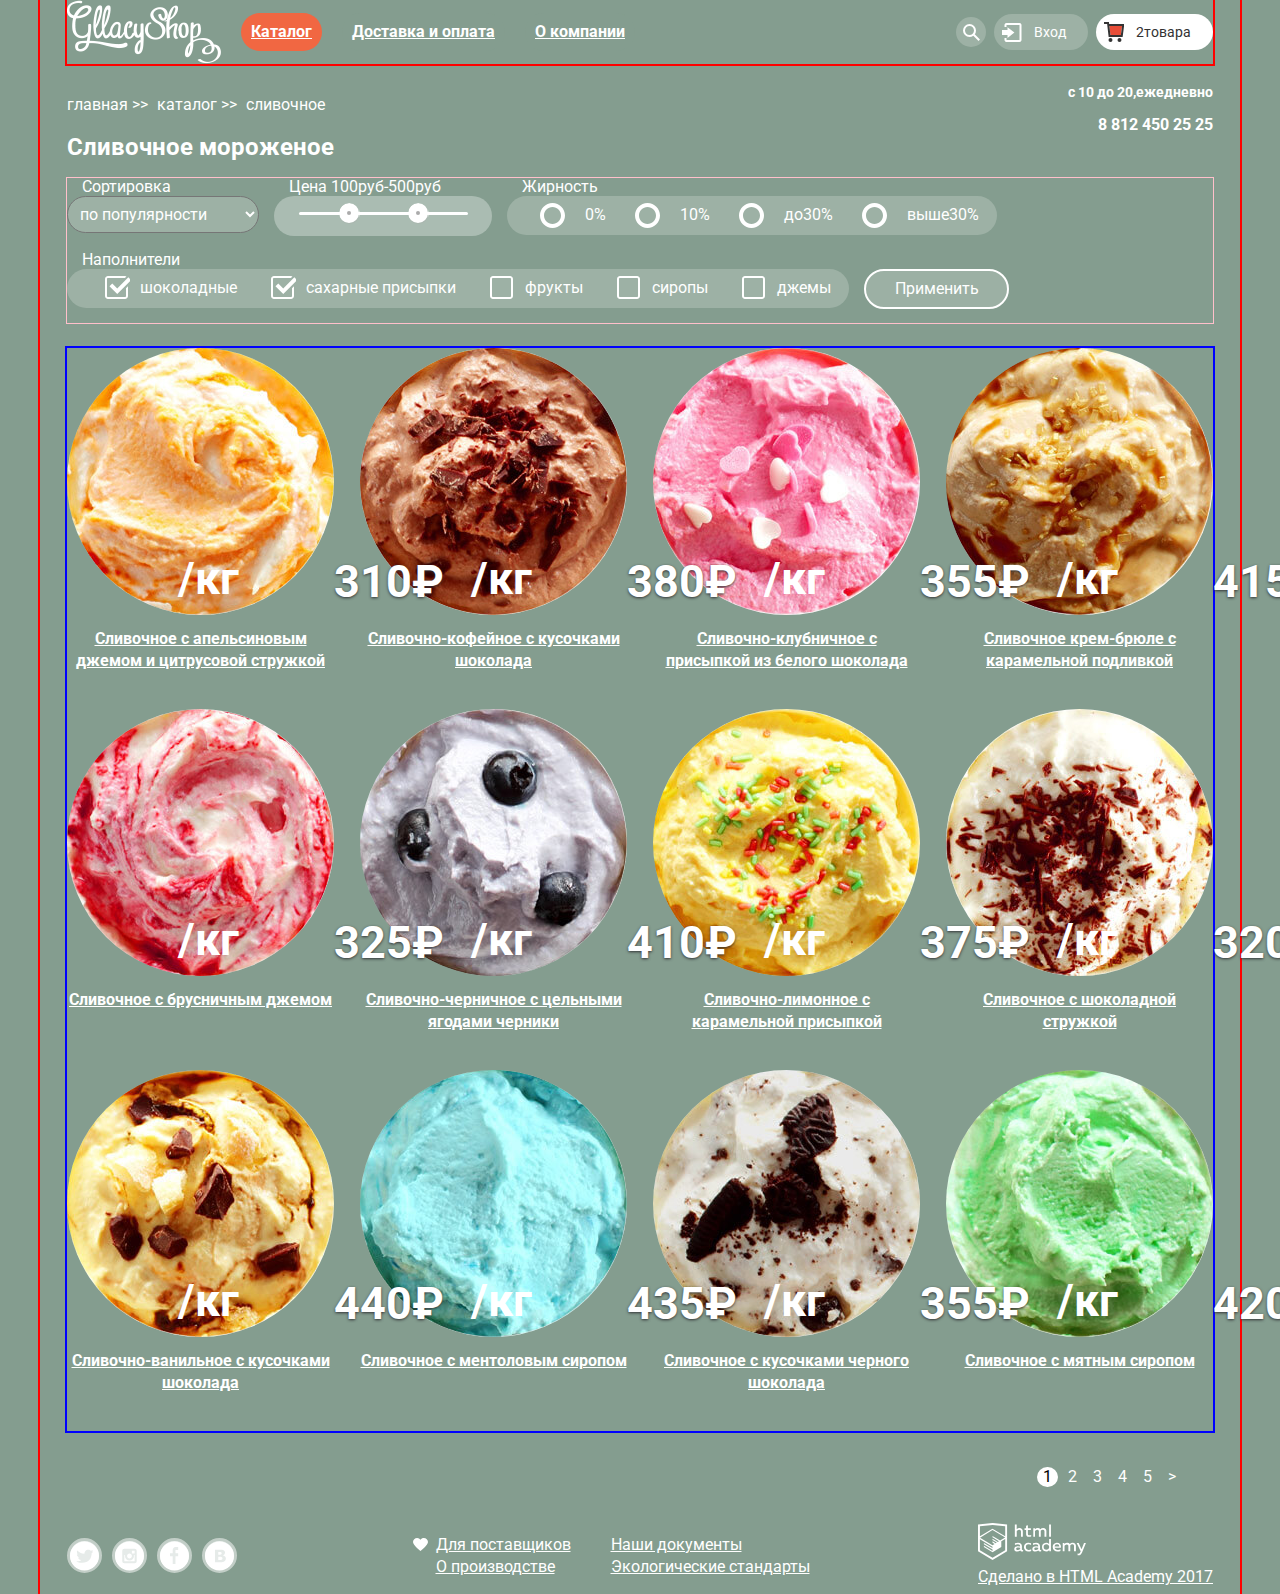
==== commit e60ac3b0: "Кнопки входа поиска обратной связи,каталог" ====
--- a/catalog.html
+++ b/catalog.html
@@ -18,7 +18,7 @@
               </a>
                <nav class="main-navigation">
                        <ul class="site-navigation">
-                          <li class="catalog-active"><a href="catalog.html" aria-label="Каталог">Каталог</a>
+                          <li class="catalog-active"><a href="#" aria-label="Каталог">Каталог</a>
                           </li>
                           <li><a href="price.html" aria-label="Доставка и оплата">Доставка и оплата</a></li>
                           <li><a href="about.html" aria-label="О компании">О компании</a></li>
@@ -29,19 +29,17 @@
 
           <div class="navigation-buttons">
 
-                          <button class="button seach" type="button" aria-label="поиск"></button>
-
-
-
-                            <div class="modal modal-seach">
+              <button class="button seach" type="button" aria-label="поиск"></button>
+                               <div class="modal modal-seach">
                                    <h4 class="visually-hidden">модальное окно поиск</h4>
                                   <form action="https://echo.htmlacademy.ru" method="post" class="seach-form">
                                       <label for="seach-field" class="visually-hidden">поиск</label>
                                        <input type="text" name="seach" id="seach-field" placeholder="Что ищем?">
                                   </form>
+                                  <button class="modal-close-seach"aria-label="кнопка закрытия поля поиска"></button>
                                 </div>
 
-                          <button class="button login" type="button" aria-label="вход"> Вход </button>
+              <button class="button login" type="button" aria-label="вход"> Вход </button>
 
 
                               <div class="modal modal-login">
@@ -57,7 +55,7 @@
                                            <input type="text" name="password" id="password-field" placeholder="Пароль">
                                        </p>
 
-                                           <button class="button" type="submit" aria-label="Войти">Войти</button>
+                                           <button class="button" aria-label="Вход">Войти</button>
 
                                             <div class="a">
                                             <a href="https://echo.htmlacademy.ru" aria-label="Забыли пароль?">Забыли пароль?</a>
@@ -65,12 +63,13 @@
                                             </div>
 
                                       </form>
+                                        <button class="modal-close-login"aria-label="кнопка закрытия поля входа"></button>
                                  </div>
-						 <a href="catalog.html" class="button basket"  aria-label="корзина">Пусто</a>
-
-
-
-                         </div>
+
+            <a href="catalog.html" class="button basket-catalog"  aria-label="корзина">2товара</a>
+
+
+
 
                              <div class="modal modal-basket">
                                <h4 class="visually-hidden">модальное окно корзина</h4>
@@ -96,6 +95,8 @@
                                     <button class="button" aria-label="Оформить заказ">Оформить заказ</button>
 
                              </div>
+            </div>
+
 
 
          <div class="header-contacts">
@@ -128,18 +129,25 @@
     <div class="filter">
       <label >Цена 100руб-500руб</label>
      <div  class="top-ice-price">
-      <input type="range">
-      <input type="range" class="two">
+      <input type="range" class="range">
+      <input type="range" class="range">
      </div>
    </div>
 
    <div  class="filter">
       <label>Жирность</label>
       <div class=" bold-top-ice">
-        <label> <input type="radio" class="visually-hidden" name="bold-ice-cream" value="0%">0%</label>
-        <label> <input type="radio" class="visually-hidden"   name="bold-ice-cream" value="<10%" >до10%</label>
-        <label> <input type="radio" class="visually" name="bold-ice-cream" value="<30%" >до30%</label>
-        <label> <input type="radio" class="visually" name="bold-ice-cream" value=">30%" >выше30%</label>
+         <input type="radio" id="0" name="bold-ice-cream" value="0%">
+         <label for="0">0%</label>
+
+         <input type="radio" id="10" name="bold-ice-cream" value="10%" >
+         <label for="10">10%</label>
+
+         <input type="radio" id="30"  name="bold-ice-cream" value="30%" >
+         <label for="30">до30%</label>
+
+        <input type="radio" id=">30" name="bold-ice-cream" value=">30%" >
+        <label for=">30">выше30%</label>
       </div>
       </div>
 
@@ -260,7 +268,7 @@
           </ul>
 			</div>
       <div class="catalog-buttons">
-			  <button class="buttons" type="button" aria-label="переключение карточек товара">1</button>
+			  <button class="buttons active" type="button" aria-label="переключение карточек товара">1</button>
         <button class="buttons" type="button" aria-label="переключение карточек товара">2</button>
         <button class="buttons" type="button" aria-label="переключение карточек товара">3</button>
         <button class="buttons" type="button" aria-label="переключение карточек товара">4</button>
@@ -306,14 +314,15 @@
 
 		 <div class="footer-logo">
         <a href="https://htmlacademy.ru/intensive/htmlcss" aria-label="HTML Academy ссылка">
-				 <img src="img/logo-htmlacademy-small.svg" width="108" height="39" alt="логотип HTML Academy">
+				 <img src="img/logo-htmlacademy.svg" width="108" height="39" alt="логотип HTML Academy">
 				 </a>
            <div class="footer-logo">
-         <a href="https://htmlacademy.ru/intensive/htmlcss" aria-label="HTML Academy ссылка"> Сделано в HTML Academy 2017</a>
+         <a href="https://htmlacademy.ru/intensive/htmlcss" aria-label="HTML Academy ссылка">Сделано в HTML Academy 2017</a>
            </div>
        </div>
 
       </footer>
-    </div>
+
+  </div>
    </BODY>
 </HTML>
--- a/css/style.css
+++ b/css/style.css
@@ -1,28 +1,29 @@
-
+html {
+  box-sizing: border-box;
+}
 body {
   margin: 0;
   padding: 0;
-  margin: 0 auto;
-  padding: 0 27px;
-  width: 1200px;
+
+  width:100%;
   font-family:"Roboto","Arial", sans-serif;
   font-size: 16px;
   line-height: 22px;
   font-weight:bold;
   color: #ffffff;
   background-color: #849d8f;
-  background-position: top center;    outline: 2px solid #fff000;
-  background-repeat: no-repeat;
+                         outline: 2px solid #fff000;
 }
 img {
   max-width: 100%;
   height: auto;
 }
 .wrapper {
-  max-width:1146px;
+  max-width:1200px;
   min-width: 900px;
-  margin:0 auto;
-                                         outline: 2px solid #fff000;
+  margin: 0 auto;
+  padding: 0 27px;
+                                         outline: 2px solid #ff0000;
 }
 .main-header {
   width: 100%;
@@ -41,10 +42,7 @@
   margin-right: 20px;
 }
                                              .modal-basket{display: none;}
-.modal-seach,
-.modal-login {
-  display: none;
-}
+
 a {
   display: block;
   text-decoration: none;
@@ -58,6 +56,10 @@
 }
 .site-navigation>li>a {
   border-radius: 30px;
+  text-decoration: underline;
+}
+.catalog-active {
+  text-decoration: none;
 }
 .site-navigation,
 .submenu,
@@ -65,11 +67,13 @@
   list-style: none;
   margin: 0;
   padding: 0;
+
 }
 .header-catalog>a:hover{
 	color: #000;
 	background-color: #fff;
 }
+
 .site-navigation a:active {
 	color: #fff;
 	background-color:#d07058;
@@ -85,9 +89,11 @@
   top: 38px;
   left:0;
   z-index: 10;
+
 }
 .header-catalog:hover>.submenu {
   display: block;
+
 }
 .submenu a {
   width: 145px;
@@ -98,6 +104,8 @@
 	font-weight: normal;
 	color: #323232;
   background-color: #fff;
+  box-shadow: 0 20px 20px #57655d;
+
  }
 
 .submenu a:visited; {
@@ -145,25 +153,32 @@
   background-image: url(../img/loupe.svg);
   background-repeat:  no-repeat;
   background-position:  center;
-
+  position: relative;
+
+}
+.modal-close-login {
+  width: 96px;
+  height: 35px;
+  position: absolute;
+  top: -46px;
+  left: 130px;
+   background-image: url(../img/entrance.svg);
+   background-repeat: no-repeat;
+   background-position: 10px;
+   background-color: #fff;
+   border: none;
+   border-radius: 30px;
 }
 .seach:hover {
    background-image: url(../img/Лупа3.png);
-  background-repeat:  no-repeat;
-  background-position:  center;
-}
-.modal-seach {
-  position:relative;
-  left: 250px;
-
-}
-.modal-close {
-  width: 20px;
-  height: 20px;
-  position: absolute;
-  top:80px;
-  left: -250px;
-}
+   background-repeat:  no-repeat;
+   background-position:  center;
+}
+.seach:hover + .modal-seach {
+  display: block;
+
+}
+
 .login::before {
   content:"";
   width: 20px;
@@ -180,7 +195,7 @@
   background-repeat:  no-repeat;
   background-position:  center;
 }
-.basket::before {
+.basket-main::before {
   content:"";
   width: 20px;
   height: 20px;
@@ -190,35 +205,43 @@
   position: absolute;
   left:8px;
 }
-.basket {
+
+.basket-catalog::before {
+  content:"";
+  width: 20px;
+  height: 20px;
+  background-image: url(../img/basket-red.svg);
+  background-repeat:  no-repeat;
+  background-position:  center;
+  position: absolute;
+  left:8px;
+}
+.navigation-buttons .basket-catalog:hover + .modal-basket {
   display: block;
 }
-.basket:hover::before {
+
+.basket-main:hover::before {
   background-image: url(../img/basket-red.svg);
-}
-.basket:hover{
-  font-size: 0;
-  background-image:url(../img/2%20%D1%82%D0%BE%D0%B2%D0%B0%D1%80%D0%B0.svg);
-  background-repeat:  no-repeat;
-  background-position:80%;
-  width: 40px;
+  position: absolute;
+  left: 8px;
 }
 .navigation-buttons .login,
-.navigation-buttons .basket
-{
+.navigation-buttons .basket-main,
+.navigation-buttons .basket-catalog {
   padding: 8px 22px;
   padding-left: 40px;
   margin-left: 8px;
   position: relative;
 }
+.navigation-buttons .basket-catalog {
+  background-color: #fff;
+  color: #323232;
+}
 .navigation-buttons .button:hover {
   background-color: #ffffff;
   color: #323232;
 }
-.navigation-buttons .basket:hover {
-  color: #fff;
-
-}
+
 .time-work {
 	 font-size: 14px;
    line-height: 16px;
@@ -268,6 +291,7 @@
   line-height:18px;
 	text-align: center;
   background-color: #f16742;
+  text-decoration: none;
 }
 .caption .button {
 	 font-size: 32px;
@@ -444,6 +468,8 @@
 }
 .blog {
   width:49%;
+  height: auto;
+  box-sizing: border-box;
   border-radius: 20px;
   padding: 30px 20px;
   margin: 0;
@@ -468,7 +494,7 @@
 .contacts {
   padding: 30px 25px;
   margin-right: 27px;
-  width: 305px;
+  width: 25%;
   height: 305px;
   background-color: #ffffff;
   color: #323232;
@@ -487,11 +513,6 @@
 .documentation,
 .footer-social {
   list-style: none;
-
-}
-.footer-logo .logo:hover {
-  background-color:#f48468;
-  width: 120px;
 }
 .documentation a,
 .footer-logo a {
@@ -500,6 +521,9 @@
   text-decoration: underline;
 }
 .breadcrumbs {
+  margin: 0;
+  padding: 0;
+  margin-top: 30px;
     list-style:none;
     font-weight:normal;
 }
@@ -512,7 +536,7 @@
   font-size: 16px;
   line-height: 18px;
   border-radius: 30px;
-  margin-top: 20px;
+  margin-top: 18px;
 }
 .button-apply:hover {
   background-color: #ffffff;
@@ -569,7 +593,8 @@
   background-color:#b2c1b7;
 }
 .slides:active,
-.buttons:active {
+.buttons:active,
+.buttons.active {
   background-color: #ffffff;
   color: #000;
 }
@@ -600,7 +625,8 @@
 .bold-top-ice,
 .top-price-ice,
 .variety {
-  padding: 5px;
+  padding: 7px 18px;
+  padding-left: 8px;
   background-color: #9db1a5;
   color: #ffffff;
   border-radius:30px;
@@ -609,29 +635,41 @@
   color:  #323232;
 	background-color: #ffffff;
 }
-.modal-seach input {
-  width: 305px;
-  border: 1px solid  #9db1a5;
-  box-shadow:0 0 0 20px #f8f7f4;
-  padding: 10px;
-  position: absolute;
+.modal-seach,
+.modal-login {
+  display: none;
+}
+.modal-seach {
+  width: 342px;
+  height: 83px;
+  padding: 20px 15px;
+  position:fixed;
   top: 70px;
   right: 270px;
-}
-.login {
-  position: relative;
-}
+  box-shadow: 0 20px 20px #39443e,inset 0 3px 7px #d7d7d7;
+  background-color: #f8f7f4;
+  border-radius: 5px;
+}
+.modal-seach input {
+  width: 312px;
+  height: 45px;
+  border: 1px solid  #d3d3d2;
+  padding: 10px;
+}
+
 .modal-login {
   width: 280px;
   height: 200px;
   background-color: #f8f7f4;
   text-align: center;
   padding-top: 30px;
-  position: absolute;
+  position: fixed;
   top: 60px;
   right: 145px;
-  z-index: 10;
   border-radius: 5px;
+  box-shadow: 0 20px 20px #4f5e56,inset 0 3px 7px #d7d7d7;
+  background-image: linear-gradient(to top,#d7d7d7,#ffffff);
+  z-index: 3;
 }
 .modal-login p {
   margin: 0;
@@ -650,9 +688,6 @@
   height: 40px;
   position: absolute;
   left: 30px;
-}
-.login:hover + .modal-login {
-  display: block;
 }
 .modal-feedback {
   width: 380px;
@@ -671,7 +706,7 @@
   top: -5px;
   margin-left: -225px;
 }
-.feedback:active + .modal-feedback {
+.feedback:hover + .modal-feedback {
   display: block;
   }
 .modal-feedback input,
@@ -686,12 +721,14 @@
   box-sizing: border-box;
 
 }
-.modal-feedback .button {
-  width: 140px;
+ .feedback {
+  width: 240px;
   height: 45px;
   position: absolute;
-  right: 25px;
-  bottom: 25px;
+  right: 57px;
+  bottom: 100px;
+  margin: auto;;
+
 }
 .modal-feedback b {
   color:  #323232;
@@ -701,17 +738,20 @@
 .modal-feedback p {
 	margin-left:0;
 }
-.feedback {
-  padding: 10px 27px;
-  position: absolute;
-  right: 57px;
-  bottom: 90px;
-}
-.modal-close {
-  position: absolute;
-  right: 10px;
-  top: 10px;
-}
+/*
+.modal-close-seach {
+  width: 30px;
+  height: 30px;
+  position: absolute;
+  top: -53px;
+  left: 270px;
+   background-image: url(../img/Лупа3.png);
+   background-repeat: no-repeat;
+   background-position: center;
+   background-color: #fff;
+   border-radius: 50%;
+   border: none;
+}*/
 .modal-basket {
   width: 540px;
   background-color: #f8f7f4;
@@ -724,7 +764,7 @@
   position: absolute;
   right: 40px;
   top: 70px;
-  z-index: 10;
+  z-index: 2;
 }
 .modal-basket tr {
   height: 60px;
@@ -737,6 +777,11 @@
 .modal-basket table {
     border-collapse: collapse;
 }
+.modal-basket .button {
+  width: 170px;
+  height: 40px;
+  margin-left: 340px;
+}
 .caption {
   position: relative;
 }
@@ -791,13 +836,17 @@
   right: 18px;
   bottom: 23px;
 }
-.catalog-list .item {
+.catalog-list .item,
+.catalog-list-all .item {
   margin: 0;
   padding: 0;
   position: relative;
   margin-right: 26px;
   height:  321px;
   width: 23%;
+}
+.catalog-list-all .item {
+  margin-bottom: 40px;
 }
 .icon {
   background-image: url(../img/hit.svg);
@@ -811,12 +860,15 @@
   border-radius: 50%;
 }
 .catalog-list .price-item,
-.catalog-list .kg {
+.catalog-list-all .price-item,
+.catalog-list .kg,
+.catalog-list-all .kg  {
   position: absolute;
   top: 211px;
   margin: 0;
 }
-.catalog-list .kg {
+.catalog-list .kg,
+.catalog-list-all .kg {
   left: 111px;
   top: 220px;
 }
@@ -848,7 +900,7 @@
   top: 70px;
   width: 165px;
   text-align: right;
-  z-index: 10;
+  z-index: 1;
 }
 .ice-cream-slides {
   display: flex;
@@ -897,44 +949,9 @@
 
 }
 * {box-sizing:border-box;}
-
-.message {
-  font-size: 16px;
-  line-height: 22px;
-  width:98%;
-  padding: 25px;
-  padding-bottom: 35px;
-  background-color: #ffffff;
-  border-radius: 20px;
-  border: 6px solid transparent;
-  color: #323232;
-  box-sizing: border-box;
-  font-weight:normal;
-  margin-left: 6px;
-  margin-top: 6px;
-  z-index: 1;
-}
-.message p {
-  margin: 0;
-  margin-bottom: 25px;
-}
-.message-form {
-  display: flex;
-  justify-content: space-between;
-  align-items: center;
-}
-.message .button {
-   width: 130px;
-  height: 45px;
-}
-.message input {
-  padding: 10px;
-  width: 350px;
-  box-sizing: border-box;
-}
 .post {
- width: 560px;
- height: 220px;
+ width: 49%;
+ height: auto;
  border-radius: 20px;
  background-image: repeating-linear-gradient(-45deg,
    #ffffff 0px, #ffffff 10px,
@@ -942,12 +959,47 @@
    #ffffff 20px,#ffffff 30px,
    #fe9e90 30px,#fe9e90 40px);
   margin-left:26px;
+  padding: 0;
  }
 
+.message {
+  font-size: 16px;
+  line-height: 22px;
+  width:98%;
+  padding: 25px;
+  padding-bottom: 40px;
+  padding-top: 30px;
+  background-color: #ffffff;
+  border-radius: 20px;
+  color: #323232;
+  box-sizing: border-box;
+  font-weight:normal;
+margin: 6px;
+  z-index: 1;
+}
+.message p {
+  margin: 0;
+  margin-bottom: 25px;
+}
+.message-form {
+  display: flex;
+  justify-content: space-between;
+  align-items: center;
+}
+.message .button {
+   width: 130px;
+  height: 45px;
+}
+.message input {
+  padding: 10px;
+  width: 350px;
+  box-sizing: border-box;
+}
+
 .map {
-  width: 100%;
-  position: relative;
-  margin: 0;
+  width: 105%;
+  position: relative;
+  margin-left: -27px;
 }
 
 .contacts .phone {
@@ -968,21 +1020,31 @@
   display: flex;
   justify-content: space-between;
   align-items: center;
+
+}
+.catalog-buttons {
+  margin-top: 35px;
+  margin-left:970px;
+  margin-bottom: 30px;
 }
 .filter {
-margin-right: 40px;
-margin-bottom: 20px;
-
+margin-right: 15px;
+margin-bottom: 15px;
 }
 .field {
- display: flex;
+  display: flex;
   flex-wrap: wrap;
-
-}
-.filter .two {
-  width: 100px;
-  margin-left: -150px;
-}
+  outline: 1px solid pink;
+  margin-bottom: 25px;
+  font-size: 16px;
+  line-height: 18px;
+  font-weight: normal;
+
+}
+.field label {
+  margin-left: 15px;
+}
+
 .breadcrumbs li {
   display:inline-block;
   margin-right: 5px;
@@ -992,10 +1054,11 @@
   width: 100%;
   display: flex;
   flex-wrap: wrap;
-   padding: 0;
-   margin: 0;
+  padding: 0;
+  margin: 0;
   outline: 2px solid blue;
   list-style: none;
+  position: relative;
 
 }
 .catalog-list-all .item {
@@ -1012,6 +1075,7 @@
 	text-align: center;
   margin: 0;
   margin-top: 7px;
+  text-decoration: underline;
 
 }
 .catalog-list-all .item .button,
@@ -1029,6 +1093,7 @@
 	box-shadow: 0 0 0 10px #9cb0a4;
   margin-bottom: -140px;
   height: 409px;
+  z-index: 1;
 }
 .catalog-list-all .item:hover > .button,
 .catalog-list .item:hover > .button {
@@ -1076,8 +1141,71 @@
   left: 15px;
   top: 4px;
 }
-.filter .two,
 .filter select {
   background-color: #9db1a5;
   border-radius: 20px;
 }
+.variety input {
+  display: none;
+}
+.variety label::before {
+  content: "";
+  width: 25px;
+  height: 25px;
+ background-image: url(../img/checkbox-off.svg);
+ background-repeat: no-repeat;
+ display: inline-block;
+  vertical-align: middle;
+  margin-right: 10px;
+  margin-left: 15px;
+}
+.variety input:checked+label::before {
+    background-image: url(../img/checkbox-on.svg);
+}
+.variety input:hover {
+    border-color: #fff;
+}
+.bold-top-ice input {
+  display: none;
+}
+.bold-top-ice label::before {
+  width: 25px;
+  height: 25px;
+  content: "";
+  display: inline-block;
+  vertical-align: middle;
+  margin: 0;
+  margin-left: 10px;
+  margin-right: 20px;
+  background-image: url(../img/radio-off.svg);
+}
+.bold-top-ice input:checked+label::before {
+  background-image: url(../img/radio-on.svg);
+}
+.top-ice-price {
+  width: 218px;
+  height: 40px;
+  border-radius: 30px;
+  background-color: #aabcb2;
+  padding: 5px;
+  padding-left: 25px;
+
+}
+.range {
+  -webkit-appearance:none;
+  width: 100px;
+  height: 3px;
+  outline: none;
+
+}
+.range::-webkit-slider-thumb {
+    -webkit-appearance:none;
+    width: 21px;
+    height: 21px;
+    border-radius: 21px;
+    background-image: url(../img/filter-button.svg);
+    cursor: pointer;
+}
+.range:last-child {
+  margin-left: -35px;
+}
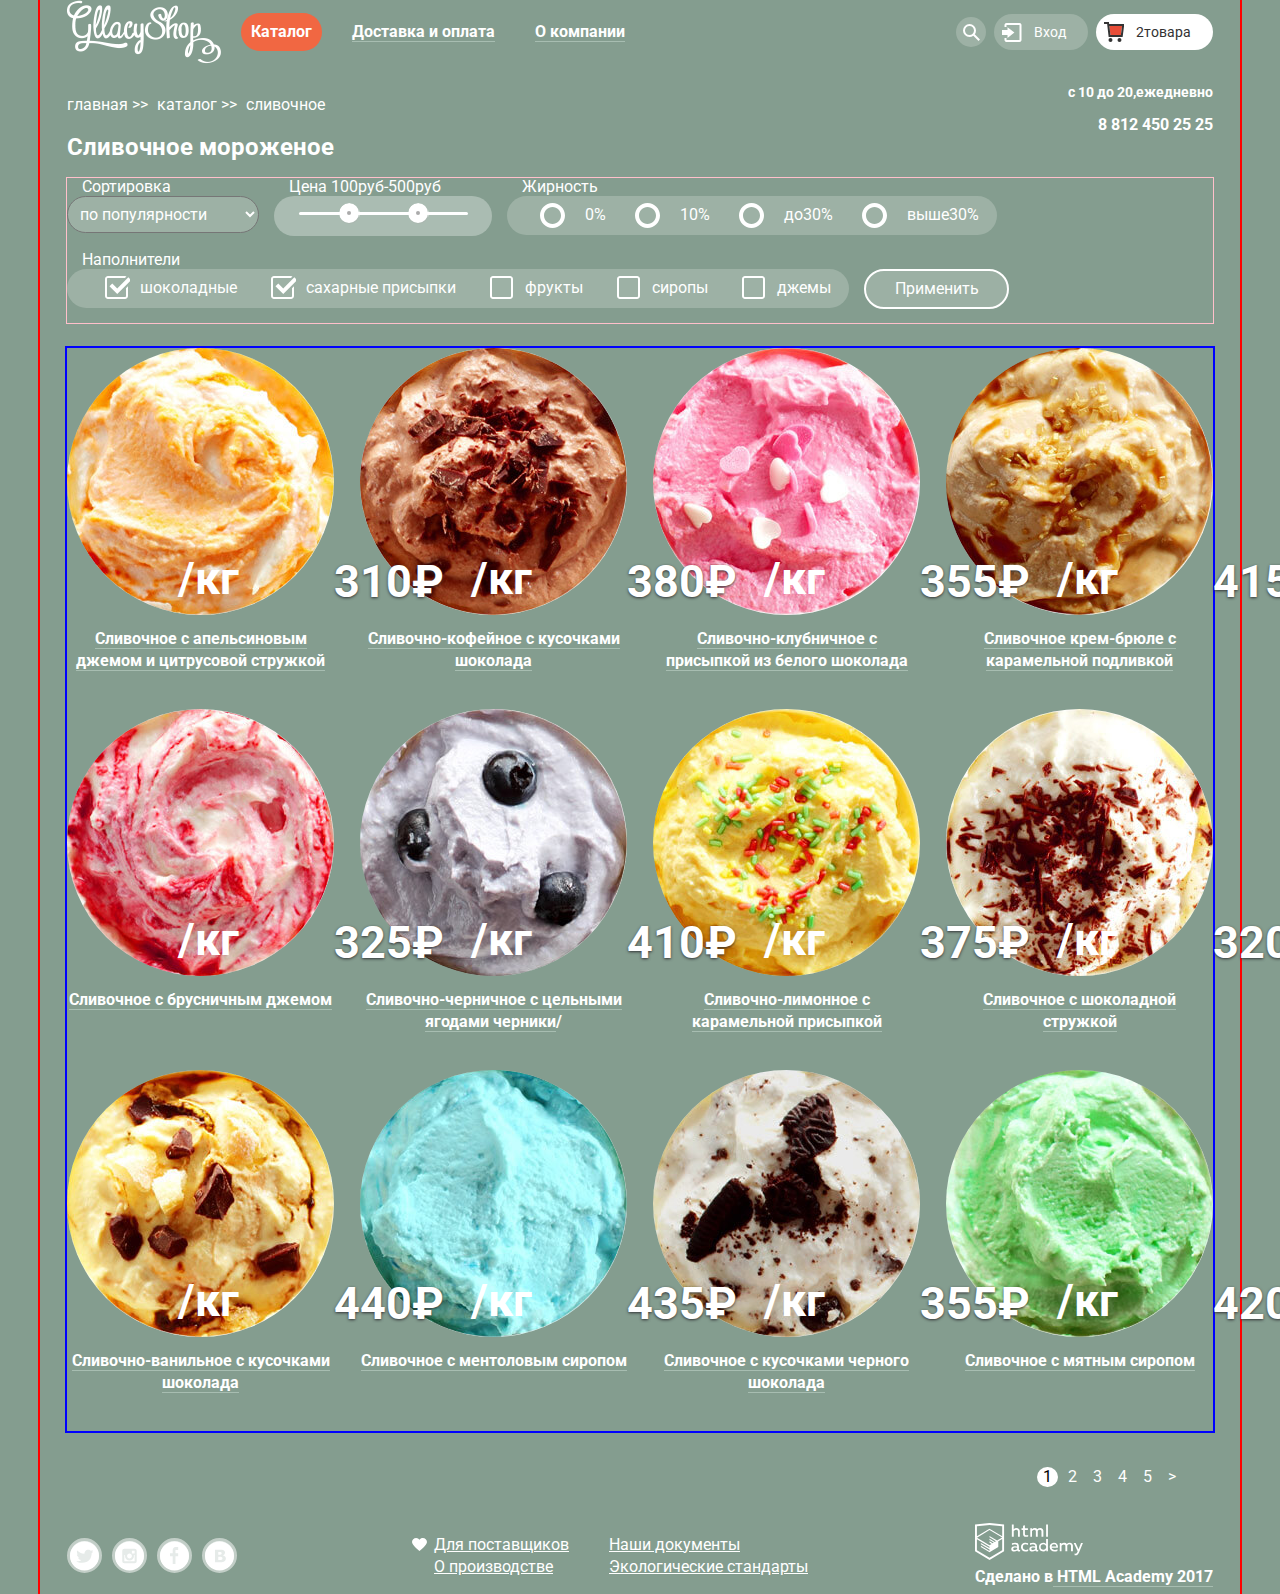
==== commit c2fac0f6: "еще исправления" ====
--- a/catalog.html
+++ b/catalog.html
@@ -10,7 +10,7 @@
     </HEAD>
 <BODY>
   <div class="wrapper">
-       <header class="main-header">
+       <header class="main-header-catalog">
            <div class="header-container">
 
               <a class="main-header-logo" href="#" aria-label="логотип магазина Глейси">
@@ -20,8 +20,8 @@
                        <ul class="site-navigation">
                           <li class="catalog-active"><a href="#" aria-label="Каталог">Каталог</a>
                           </li>
-                          <li><a href="price.html" aria-label="Доставка и оплата">Доставка и оплата</a></li>
-                          <li><a href="about.html" aria-label="О компании">О компании</a></li>
+                          <li><a href="price.html" aria-label="Доставка и оплата"><span>Доставка и оплата</span></a></li>
+                          <li><a href="about.html" aria-label="О компании"><span>О компании</span></a></li>
 
                        </ul>
                  </nav>
@@ -182,7 +182,7 @@
                       <img src="img/1.jpg" width="267"  height="267"   alt="ice">
                       <span class="price-item">310₽</span>
                       <span class="kg">/кг</span>
-                      <p>Сливочное с апельсиновым джемом и цитрусовой стружкой</p>
+                      <p><span>Сливочное с апельсиновым джемом и цитрусовой стружкой</span></p>
 								 <button type="button" class="button" aria-label="Быстрый просмотр">Быстрый просмотр</button>
                   </li>
 
@@ -191,7 +191,7 @@
                       <img src="img/2.jpg" width="267"  height="267"   alt="ice">
                       <span class="price-item">380₽</span>
                       <span class="kg">/кг</span>
-                      <p>Сливочно-кофейное с кусочками шоколада</p>
+                      <p><span>Сливочно-кофейное с кусочками шоколада</span></p>
 									 <button type="button" class="button" aria-label="Быстрый просмотр">Быстрый просмотр</button>
                   </li>
 
@@ -200,7 +200,7 @@
                       <img src="img/3.jpg" width="267"  height="267"   alt="ice">
                       <span class="price-item">355₽</span>
                       <span class="kg">/кг</span>
-                      <p>Сливочно-клубничное с присыпкой из белого шоколада</p>
+                      <p><span>Сливочно-клубничное с присыпкой из белого шоколада</span></p>
 											 <button type="button" class="button" aria-label="Быстрый просмотр">Быстрый просмотр</button>
                   </li>
 
@@ -209,57 +209,57 @@
                       <img src="img/4.jpg" width="267"  height="267"  alt="ices">
                       <span class="price-item">415₽</span>
                       <span class="kg">/кг</span>
-                      <p>Сливочное крем-брюле с карамельной подливкой</p>
+                      <p><span>Сливочное крем-брюле с карамельной подливкой</span></p>
 										  <button type="button" class="button" aria-label="Быстрый просмотр">Быстрый просмотр</button>
                   </li>
               <li class="item"><img src="img/5.jpg" width="267"  height="267"  alt="ice">
                    <span class="price-item">325₽</span>
 								   <span class="kg">/кг</span>
-                   <p>Сливочное с брусничным джемом</p>
+                   <p><span>Сливочное с брусничным джемом</span></p>
 							 <button type="button" class="button" aria-label="Быстрый просмотр">Быстрый просмотр</button>
 						</li>
 
               <li class="item"><img src="img/6.jpg" width="267"  height="267"  alt="ice">
                    <span class="price-item">410₽</span>
 								   <span class="kg">/кг</span>
-								<p>Сливочно-черничное с цельными ягодами черники</p>
+								<p><span>Сливочно-черничное с цельными ягодами черники</span>/</p>
 							 <button type="button" class="button" aria-label="Быстрый просмотр">Быстрый просмотр</button>
 						</li>
 
               <li class="item"><img src="img/7.jpg" width="267"  height="267"  alt="ice">
                    <span class="price-item">375₽</span>
 								   <span class="kg">/кг</span>
-                   <p>Сливочно-лимонное с карамельной присыпкой</p>
+                   <p><span>Сливочно-лимонное с карамельной присыпкой</span></p>
 							 <button type="button" class="button" aria-label="Быстрый просмотр">Быстрый просмотр</button>
 						</li>
               <li class="item"><img src="img/8.jpg" width="267"  height="267"  alt="ice">
                    <span class="price-item">320₽</span>
 								   <span class="kg">/кг</span>
-                   <p>Сливочное с шоколадной стружкой</p>
+                   <p><span>Сливочное с шоколадной стружкой</span></p>
 							 <button type="button" class="button" aria-label="Быстрый просмотр">Быстрый просмотр</button>
 						</li>
               <li class="item"><img src="img/9.jpg" width="267"  height="267"  alt="ice">
                    <span class="price-item">440₽</span>
 								   <span class="kg">/кг</span>
-                   <p>Сливочно-ванильное с кусочками шоколада</p>
+                   <p><span>Сливочно-ванильное с кусочками шоколада<span></p>
 							 <button type="button" class="button" aria-label="Быстрый просмотр">Быстрый просмотр</button>
 						</li>
               <li class="item"><img src="img/10.jpg" width="267"  height="267"  alt="ice">
                    <span class="price-item">435₽</span>
 								   <span class="kg">/кг</span>
-                   <p>Сливочное с ментоловым сиропом</p>
+                   <p><span>Сливочное с ментоловым сиропом</span></p>
 							 <button type="button" class="button" aria-label="Быстрый просмотр">Быстрый просмотр</button>
 						</li>
               <li class="item"><img src="img/11.jpg" width="267"  height="267"  alt="ice">
                    <span class="price-item">355₽</span>
 								   <span class="kg">/кг</span>
-                   <p>Сливочное с кусочками черного шоколада</p>
+                   <p><span>Сливочное с кусочками черного шоколада</span></p>
 							 <button type="button" class="button" aria-label="Быстрый просмотр">Быстрый просмотр</button>
 						</li>
               <li class="item"><img src="img/12.jpg" width="267"  height="267"  alt="ice">
                    <span class="price-item">420₽</span>
 								   <span class="kg">/кг</span>
-                   <p>Сливочное с мятным сиропом</p>
+                   <p><span>Сливочное с мятным сиропом</span></p>
 							 <button type="button" class="button" aria-label="Быстрый просмотр">Быстрый просмотр</button>
 						</li>
 
@@ -317,7 +317,7 @@
 				 <img src="img/logo-htmlacademy.svg" width="108" height="39" alt="логотип HTML Academy">
 				 </a>
            <div class="footer-logo">
-         <a href="https://htmlacademy.ru/intensive/htmlcss" aria-label="HTML Academy ссылка">Сделано в HTML Academy 2017</a>
+         <a href="https://htmlacademy.ru/intensive/htmlcss" aria-label="HTML Academy ссылка">Сделано в<span> HTML Academy 2017</span></a>
            </div>
        </div>
 
--- a/css/style.css
+++ b/css/style.css
@@ -1,5 +1,11 @@
 html {
   box-sizing: border-box;
+}
+*,
+*::before,
+*::after
+ {
+	box-sizing: inherit;
 }
 body {
   margin: 0;
@@ -26,8 +32,17 @@
                                          outline: 2px solid #ff0000;
 }
 .main-header {
+  background-color: transparent;
+  z-index: 1;
+  margin-bottom: -65px;
   width: 100%;
-  outline: 2px solid #ff0000;
+  display: flex;
+  justify-content: space-between;
+  align-items: center;
+  position: relative;
+}
+.main-header-catalog {
+  width: 100%;
   display: flex;
   justify-content: space-between;
   align-items: center;
@@ -42,8 +57,7 @@
   margin-right: 20px;
 }
                                              .modal-basket{display: none;}
-
-a {
+  a {
   display: block;
   text-decoration: none;
   color: #ffffff;
@@ -51,13 +65,21 @@
 .main-navigation a {
   line-height: 18px;
   padding: 10px;
-  background-color: #849d8f;
   margin-right: 20px;
 }
 .site-navigation>li>a {
   border-radius: 30px;
-  text-decoration: underline;
-}
+}
+    .main-header span,
+    .main-header-catalog span,
+    p span,
+  .footer-logo span {
+      border-bottom: 1px solid #a7bdb1;
+       }
+  .footer-logo a:hover span {
+      border-bottom: 1px solid #f48468;
+          }
+
 .catalog-active {
   text-decoration: none;
 }
@@ -69,9 +91,12 @@
   padding: 0;
 
 }
-.header-catalog>a:hover{
+.main-navigation a:hover {
 	color: #000;
 	background-color: #fff;
+}
+.main-navigation a:hover>span {
+  border: none;
 }
 
 .site-navigation a:active {
@@ -89,11 +114,9 @@
   top: 38px;
   left:0;
   z-index: 10;
-
 }
 .header-catalog:hover>.submenu {
   display: block;
-
 }
 .submenu a {
   width: 145px;
@@ -219,12 +242,12 @@
 .navigation-buttons .basket-catalog:hover + .modal-basket {
   display: block;
 }
-
+/*
 .basket-main:hover::before {
   background-image: url(../img/basket-red.svg);
   position: absolute;
   left: 8px;
-}
+}*/
 .navigation-buttons .login,
 .navigation-buttons .basket-main,
 .navigation-buttons .basket-catalog {
@@ -268,9 +291,14 @@
    background-image: linear-gradient(to top,#e74a35,#f26843);
 	 border:none;
    box-shadow: 0 2px 2px #323232;
-   border-radius:30px;
-
-}
+   border-radius:30px;}
+.modal-feedback .button {
+  width: 137px;
+  height: 47px;
+  position: absolute;
+  right: 30px;
+}
+
 .container .button:hover,
 .modal .button:hover,
 .caption .button:hover {
@@ -327,7 +355,7 @@
 	 font-size: 18px;
 }
 .present-item {
-  border-radius: 16px;
+  border-radius: 20px;
   height: 230px;
   width:49%;
 }
@@ -347,7 +375,6 @@
 }
 .catalog-list p {
 	font-weight:normal;
-  text-decoration: underline;
 }
 
 .info {
@@ -514,8 +541,7 @@
 .footer-social {
   list-style: none;
 }
-.documentation a,
-.footer-logo a {
+.documentation a {
   color: #ffffff;
   font-weight:normal;
   text-decoration: underline;
@@ -646,7 +672,7 @@
   position:fixed;
   top: 70px;
   right: 270px;
-  box-shadow: 0 20px 20px #39443e,inset 0 3px 7px #d7d7d7;
+  box-shadow: 0 20px 20px #57655d,inset 0 3px 7px #d7d7d7;
   background-color: #f8f7f4;
   border-radius: 5px;
 }
@@ -667,7 +693,7 @@
   top: 60px;
   right: 145px;
   border-radius: 5px;
-  box-shadow: 0 20px 20px #4f5e56,inset 0 3px 7px #d7d7d7;
+  box-shadow: 0 20px 20px #57655d,inset 0 3px 7px #d7d7d7;
   background-image: linear-gradient(to top,#d7d7d7,#ffffff);
   z-index: 3;
 }
@@ -695,8 +721,6 @@
   background-color:#f8f7f4;
   border-radius:10px;
   padding: 25px;
-}
-.modal-feedback {
   display:none;
   height: 440px;
   width: 480px;
@@ -1075,8 +1099,6 @@
 	text-align: center;
   margin: 0;
   margin-top: 7px;
-  text-decoration: underline;
-
 }
 .catalog-list-all .item .button,
 .catalog-list .item .button {
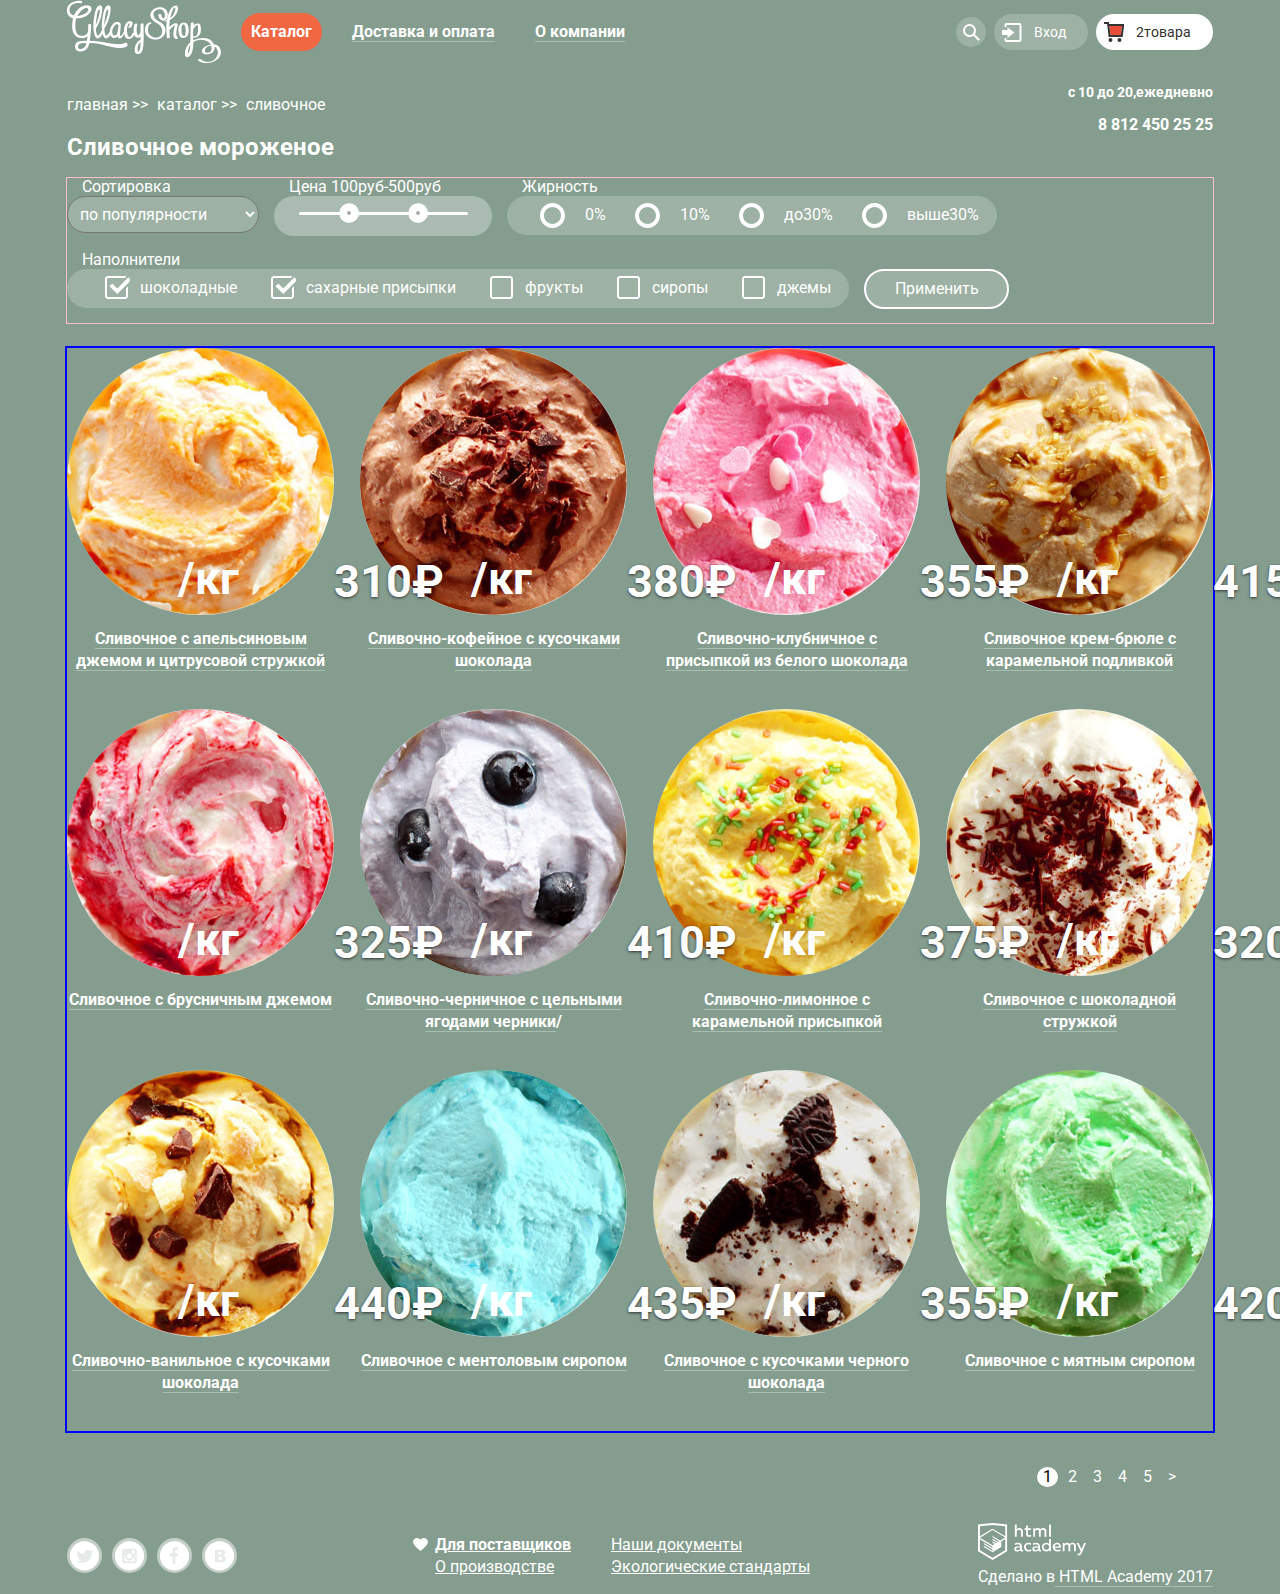
==== commit a8b02195: "Все исправила" ====
--- a/catalog.html
+++ b/catalog.html
@@ -302,7 +302,7 @@
       <div class="documents">
           <ul class="documentation">
 
-						<li><a href="index.html" aria-label="Информация для поставщиков">Для поставщиков</a></li>
+						<li><a href="index.html" aria-label="Информация для поставщиков"><b>Для поставщиков</b></a></li>
 						<li><a href="index.html" aria-label="Информация о производстве">О производстве</a></li>
        </ul>
        <ul class="documentation">
--- a/css/style.css
+++ b/css/style.css
@@ -18,7 +18,7 @@
   font-weight:bold;
   color: #ffffff;
   background-color: #849d8f;
-                         outline: 2px solid #fff000;
+
 }
 img {
   max-width: 100%;
@@ -29,7 +29,7 @@
   min-width: 900px;
   margin: 0 auto;
   padding: 0 27px;
-                                         outline: 2px solid #ff0000;
+
 }
 .main-header {
   background-color: transparent;
@@ -56,7 +56,8 @@
   height: 64px;
   margin-right: 20px;
 }
-                                             .modal-basket{display: none;}
+.modal-basket{
+  display: none;}
   a {
   display: block;
   text-decoration: none;
@@ -78,6 +79,9 @@
        }
   .footer-logo a:hover span {
       border-bottom: 1px solid #f48468;
+          }
+          .footer-logo a {
+            font-weight: normal;
           }
 
 .catalog-active {
@@ -184,7 +188,7 @@
   height: 35px;
   position: absolute;
   top: -46px;
-  left: 130px;
+  left: 120px;
    background-image: url(../img/entrance.svg);
    background-repeat: no-repeat;
    background-position: 10px;
@@ -278,7 +282,7 @@
    line-height: 24px;
 	 color: #323232;
    font-weight:normal;
-	 text-decoration: underline;
+
 }
 
 .container .button,
@@ -310,9 +314,6 @@
 .caption .button:active {
 	 background-color:#db5238;
 }
-.modal-login a {
-  text-decoration: underline;
-}
 .catalog-active a {
 	padding: 10px;
 	font-size: 16px;
@@ -339,11 +340,7 @@
   box-shadow:inset 0 2px 2px #323232;
   background-image: linear-gradient(to top,#e74a35,#f26843);
 }
-.ice-cream-slides h2 {
-	 font-size: 60px;
-   line-height: 60px;
-   width: 670px;
-}
+
 .present-list {
     width: 100%;
 }
@@ -820,17 +817,11 @@
   margin: 0;
   padding: 0;
 }
-.slide-1 h2 {
+.slide-1 h2,
+.slide-2 h2 ,
+.slide-3 h2  {
   left:240px;
   top:390px;
-}
-.slide-2 h2 {
-  top: 390px;
-  left:1386px;
-}
-.slide-3 h2 {
-  top: 390px;
-  left:2390px;
 }
 
 .button-slides {
@@ -926,13 +917,16 @@
   text-align: right;
   z-index: 1;
 }
-.ice-cream-slides {
-  display: flex;
-  justify-content: space-between;
-}
+.ice-cream-slides h2 {
+	 font-size: 60px;
+   line-height: 60px;
+   width: 670px;
+}
+
 .slide-1,
 .slide-2,
 .slide-3 {
+  position: relative;
  height: 630px;
  margin: 0;
 }
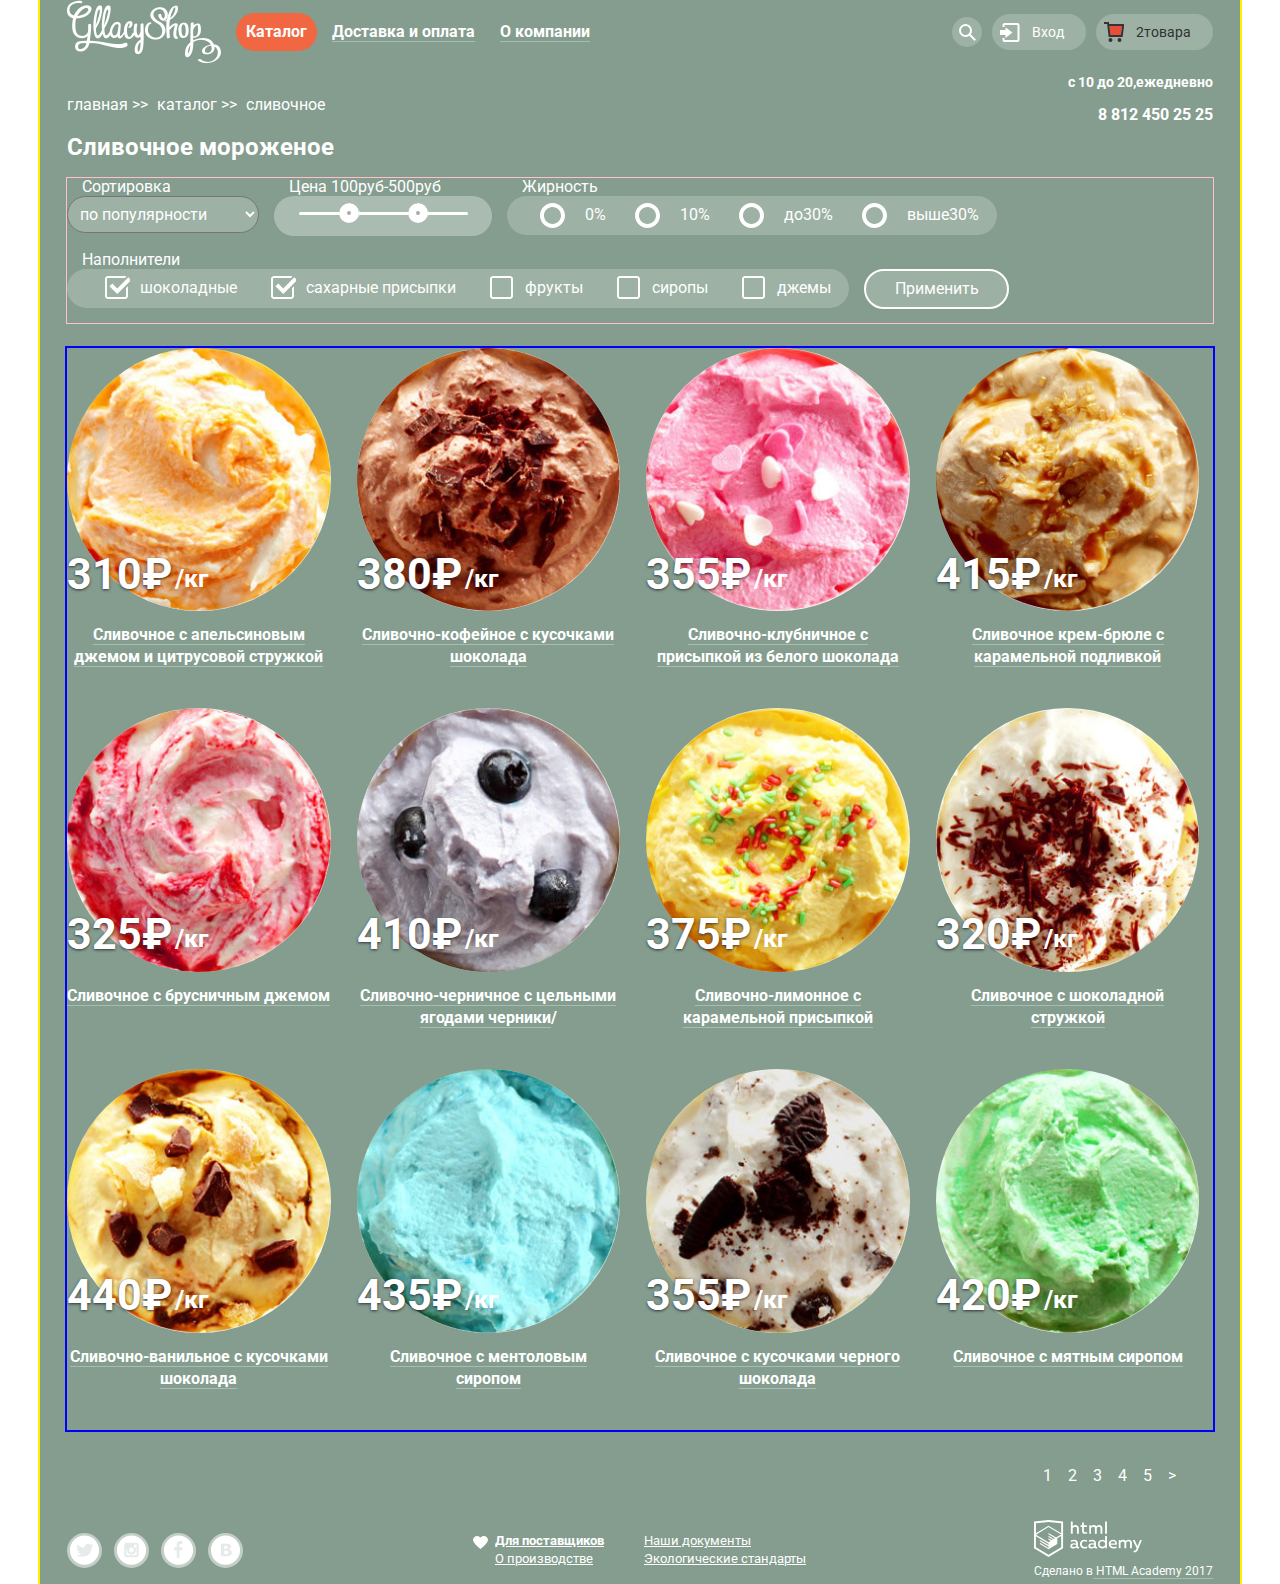
==== commit 4566d62e: "Слайдер сделала,карту подключила" ====
--- a/catalog.html
+++ b/catalog.html
@@ -9,7 +9,7 @@
       <link rel="stylesheet"  href="css/style.css">
     </HEAD>
 <BODY>
-  <div class="wrapper">
+  <div class="site-wrapper">
        <header class="main-header-catalog">
            <div class="header-container">
 
--- a/css/style.css
+++ b/css/style.css
@@ -10,27 +10,33 @@
 body {
   margin: 0;
   padding: 0;
-
-  width:100%;
   font-family:"Roboto","Arial", sans-serif;
   font-size: 16px;
   line-height: 22px;
   font-weight:bold;
   color: #ffffff;
-  background-color: #849d8f;
-
 }
 img {
   max-width: 100%;
   height: auto;
 }
-.wrapper {
+.site-wrapper {
   max-width:1200px;
+  margin: 0 auto;
+  padding: 0 27px;       outline: 2px solid #fff000;
   min-width: 900px;
-  margin: 0 auto;
-  padding: 0 27px;
-
-}
+  background-color: #849d8f;
+  background-image: url("img/ice-cream.png");
+  background-repeat: no-repeat;
+  background-position: top center;
+
+  transition: background-image 0.5s ease, background-color 0.5s ease;
+
+}
+.container {
+  width: 100%;
+}
+
 .main-header {
   background-color: transparent;
   z-index: 1;
@@ -48,16 +54,15 @@
   align-items: center;
   position: relative;
 }
-.container {
-  width: 100%;
-}
+
 .main-header-logo {
   width: 154px;
   height: 64px;
-  margin-right: 20px;
+  margin-right: 15px;
 }
 .modal-basket{
-  display: none;}
+  display: none;
+}
   a {
   display: block;
   text-decoration: none;
@@ -81,6 +86,8 @@
       border-bottom: 1px solid #f48468;
           }
           .footer-logo a {
+            font-size: 12px;
+  line-height: 18px;
             font-weight: normal;
           }
 
@@ -164,7 +171,7 @@
   text-align: center;
   color: #ffffff;
   vertical-align: middle;
-  background-color: #9db1a5;
+
   border: none;
   border-radius:30px;
   position: relative;
@@ -257,7 +264,7 @@
 .navigation-buttons .basket-catalog {
   padding: 8px 22px;
   padding-left: 40px;
-  margin-left: 8px;
+  margin-left: 10px;
   position: relative;
 }
 .navigation-buttons .basket-catalog {
@@ -295,7 +302,8 @@
    background-image: linear-gradient(to top,#e74a35,#f26843);
 	 border:none;
    box-shadow: 0 2px 2px #323232;
-   border-radius:30px;}
+   border-radius:30px;
+}
 .modal-feedback .button {
   width: 137px;
   height: 47px;
@@ -303,17 +311,13 @@
   right: 30px;
 }
 
-.container .button:hover,
-.modal .button:hover,
-.caption .button:hover {
-	background-color:#f48468;
+
+.modal .button:hover {
+  background-color:#f48468;
+  color: #ffffff;
   cursor: pointer;
 }
-.container .button:active,
-.modal .button:active,
-.caption .button:active {
-	 background-color:#db5238;
-}
+
 .catalog-active a {
 	padding: 10px;
 	font-size: 16px;
@@ -322,17 +326,9 @@
   background-color: #f16742;
   text-decoration: none;
 }
-.caption .button {
-	 font-size: 32px;
-   line-height: 44px;
-   border-radius:30px;
-   left:425px;
-   top: 540px;
-   width: 275px;
-   height: 68px;
-   text-shadow:0 2px 5px #323232;
-}
+
 .caption .button:hover {
+  color: #ffffff;
   background-image: linear-gradient(to bottom,#f48568,#ec6f5e);
   box-shadow: 0 2px 2px #323232;
 }
@@ -346,7 +342,8 @@
 }
 .present-list h3 {
 	 font-size: 35px;
-     line-height: 41px;
+   line-height: 41px;
+
 }
 .present-list p {
 	 font-size: 18px;
@@ -366,6 +363,9 @@
   background-repeat: no-repeat;
   background-position: center;
 
+}
+.present-item .button:hover {
+  background-color:#f48468;
 }
 .catalog-list {
     width: 100%;
@@ -472,15 +472,7 @@
   width: 285px;
 	text-decoration: underline;
 }
-.price-item {
-	 font-size: 45px;
-   line-height: 45px;
-   text-shadow: 0 1px 3px #313235;
-   z-index: 2;
-}
-.kg {
-  font-size: 45px;
-}
+
 .catalog-list,
 .present-list {
      list-style: none;
@@ -512,7 +504,7 @@
     position: relative;
 }
 .navigation-buttons .button {
-  background-color: ##9db1a5;
+  background-color: #9db1a5;
 }
 
 .contacts {
@@ -611,23 +603,8 @@
 .slides {
    border-radius: 50%;
 }
-.slides:hover,
-.buttons:hover {
-  background-color:#b2c1b7;
-}
-.slides:active,
-.buttons:active,
-.buttons.active {
-  background-color: #ffffff;
-  color: #000;
-}
-.slides {
-  background-color:transparent;
-  border: 2px solid #fff;
-  border-radius: 50%;
-  width: 50px;
-  height: 50px;
-}
+
+
 .container a:hover,
 .main-footer a:hover,
 .modal a:hover,
@@ -721,13 +698,14 @@
   display:none;
   height: 440px;
   width: 480px;
-  position: fixed;
-  position: absolute;
-  left:50%;
-  top: -5px;
-  margin-left: -225px;
-}
-.feedback:hover + .modal-feedback {
+  position: absolute;
+  left: 50%;
+  margin: -225px;
+  z-index: 10;
+
+}
+
+.feedback:hover + .modal-feedback /{
   display: block;
   }
 .modal-feedback input,
@@ -840,7 +818,7 @@
   margin: 0;
 }
 .present-item h3 {
-  top: 25px;
+  top: 18px;
   left: 18px;
 }
 .present-item p {
@@ -857,8 +835,8 @@
   padding: 0;
   position: relative;
   margin-right: 26px;
-  height:  321px;
   width: 23%;
+
 }
 .catalog-list-all .item {
   margin-bottom: 40px;
@@ -879,14 +857,24 @@
 .catalog-list .kg,
 .catalog-list-all .kg  {
   position: absolute;
-  top: 211px;
   margin: 0;
 }
 .catalog-list .kg,
 .catalog-list-all .kg {
-  left: 111px;
+  left: 108px;
+  font-size: 25px;
   top: 220px;
-}
+
+}
+.price-item {
+	 font-size: 43px;
+   line-height: 45px;
+   text-shadow: 0 1px 3px #313235;
+   z-index: 2;
+   left: 0;
+   top: 204px;
+}
+
 .modal-show {
   display: block;
 }
@@ -903,16 +891,17 @@
 }
 .site-navigation {
   display: flex;
-  justify-content: space-between;
+
 }
 .site-navigation a {
   padding: 10px;
+  margin-right: 5px;
 }
 
 .header-contacts {
   position: absolute;
   right: 0;
-  top: 70px;
+  top: 60px;
   width: 165px;
   text-align: right;
   z-index: 1;
@@ -952,8 +941,7 @@
  justify-content: space-between;
 }
 .present-item .button {
-  width: 165px;
-  height: 45px;
+ padding: 11px 22px;
 }
 
 
@@ -966,7 +954,7 @@
   border-radius: 5px;
 
 }
-* {box-sizing:border-box;}
+
 .post {
  width: 49%;
  height: auto;
@@ -1017,7 +1005,7 @@
 .map {
   width: 105%;
   position: relative;
-  margin-left: -27px;
+  margin-left:-27px;
 }
 
 .contacts .phone {
@@ -1080,7 +1068,7 @@
 
 }
 .catalog-list-all .item {
-  width:267px;
+  width:23%;
   margin-right:26px;
 
 }
@@ -1104,7 +1092,8 @@
 
 .catalog-list-all .item:hover,
 .catalog-list .item:hover {
-	background-color: #9cb0a4;
+	background-color:#9cb0a4;
+  opacity: 0.9;
 	border-radius: 5px;
 	box-shadow: 0 0 0 10px #9cb0a4;
   margin-bottom: -140px;
@@ -1141,9 +1130,11 @@
 
 }
 .social-button {
-  margin-right: 10px;
+  margin-right: 12px;
 }
 .documentation {
+  font-size: 13px;
+  line-height: 18px;
   position: relative;
 }
 .documentation:first-child::before {
@@ -1225,3 +1216,155 @@
 .range:last-child {
   margin-left: -35px;
 }
+
+
+
+
+  .caption {
+  position: relative;
+
+  padding-top: 521px;
+
+  text-align: center;
+  color: #ffffff;
+}
+.ice-cream-slides {
+  margin: 0;
+  padding: 0;
+
+  list-style: none;
+}
+.slide-title {
+  width: 700px;
+  margin: 0 auto;
+  margin-bottom: 127px;
+
+  margin-top: -130px;
+
+  font-size: 60px;
+  line-height: 60px;
+  font-weight: bold;
+}
+.caption .button {
+   font-size: 32px;
+   line-height: 60px;
+   border-radius:50px;
+   left:425px;
+   top: 540px;
+   width: 277px;
+   height: 65px;
+   text-shadow:0 2px 5px #323232;
+}
+.slide-button {
+  display: inline-block;
+  padding: 12px 44px;
+
+  font-weight: 600;
+  font-size: 31px;
+  line-height: 41px;
+  text-align: center;
+  color: #ffffff;
+
+  text-decoration: none;
+  text-shadow: 0 2px 5px rgba(160, 32, 11, 0.76);
+
+  background: #f26843;
+  background: linear-gradient(to bottom, #f26843 0%, #e74a35 100%);
+  border-radius: 50px;
+  box-shadow: 0 2px 2px rgba(172, 16, 0, 0.64);
+  border: none;
+
+  cursor: pointer;
+}
+.slide-button:hover {
+  background: linear-gradient(to bottom, #f58669 0%, #ec6f5e 100%);
+  box-shadow: 0 2px 2px rgba(172, 16, 0, 1);
+
+}
+
+.slide-button:active {
+  background: linear-gradient(to bottom, #d84732 0%, #e1613e 100%);
+  box-shadow: inset 0 2px 2px rgba(172, 16, 0, 1);
+}
+.slider-controls label {
+  display: inline-block;
+  width: 20px;
+  height: 20px;
+  margin-right: 8px;
+
+
+
+  background-color: transparent;
+  border: 2px solid #ffffff;
+  border-radius: 50%;
+  cursor: pointer;
+}
+.slider-controls {
+  position: absolute;
+  bottom: -70px;
+  left: 0;
+  z-index: 20;
+
+  font-size: 0;
+}
+.visually-hidden {
+  position: absolute;
+
+  width: 1px;
+  height: 1px;
+
+  clip: rect(0, 0, 0, 0);
+}
+.slide {
+  display: none;
+}
+#product-1:checked ~ .site-wrapper #slide1,
+#product-2:checked ~ .site-wrapper #slide2,
+#product-3:checked ~ .site-wrapper #slide3 {
+  display: block;
+}
+#product-1:checked ~ .site-wrapper label[for="product-1"],
+#product-2:checked ~ .site-wrapper label[for="product-2"],
+#product-3:checked ~ .site-wrapper label[for="product-3"] {
+  background-color: #ffffff;
+}
+#product-1:checked ~ .site-wrapper {
+  background-color: #849d8f;
+  background-image: url(../img/ice-cream.png);
+}
+
+#product-2:checked ~ .site-wrapper {
+  background-color: #8996a6;
+  background-image: url(../img/ice-cream%20slid2.png);
+}
+
+#product-3:checked ~ .site-wrapper {
+  background-color: #9d8b84;
+  background-image: url(../img/ice-cream%20slid3.png);
+}
+
+
+.site-wrapper::before,
+.site-wrapper::after {
+  content: "";
+
+  visibility: hidden;
+}
+
+.site-wrapper::before {
+  background-image: url("img/slider-item2.png");
+}
+
+.site-wrapper::after {
+  background-image: url("img/slider-item3.png");
+}
+#product-1:checked ~ .site-wrapper .navigation-buttons .button {
+   background-color: #9db1a5;
+}
+#product-2:checked ~ .site-wrapper .navigation-buttons .button {
+  background-color: #a1abb8;
+}
+#product-3:checked ~ .site-wrapper .navigation-buttons .button {
+  background-color: #b1a29d;
+}
+
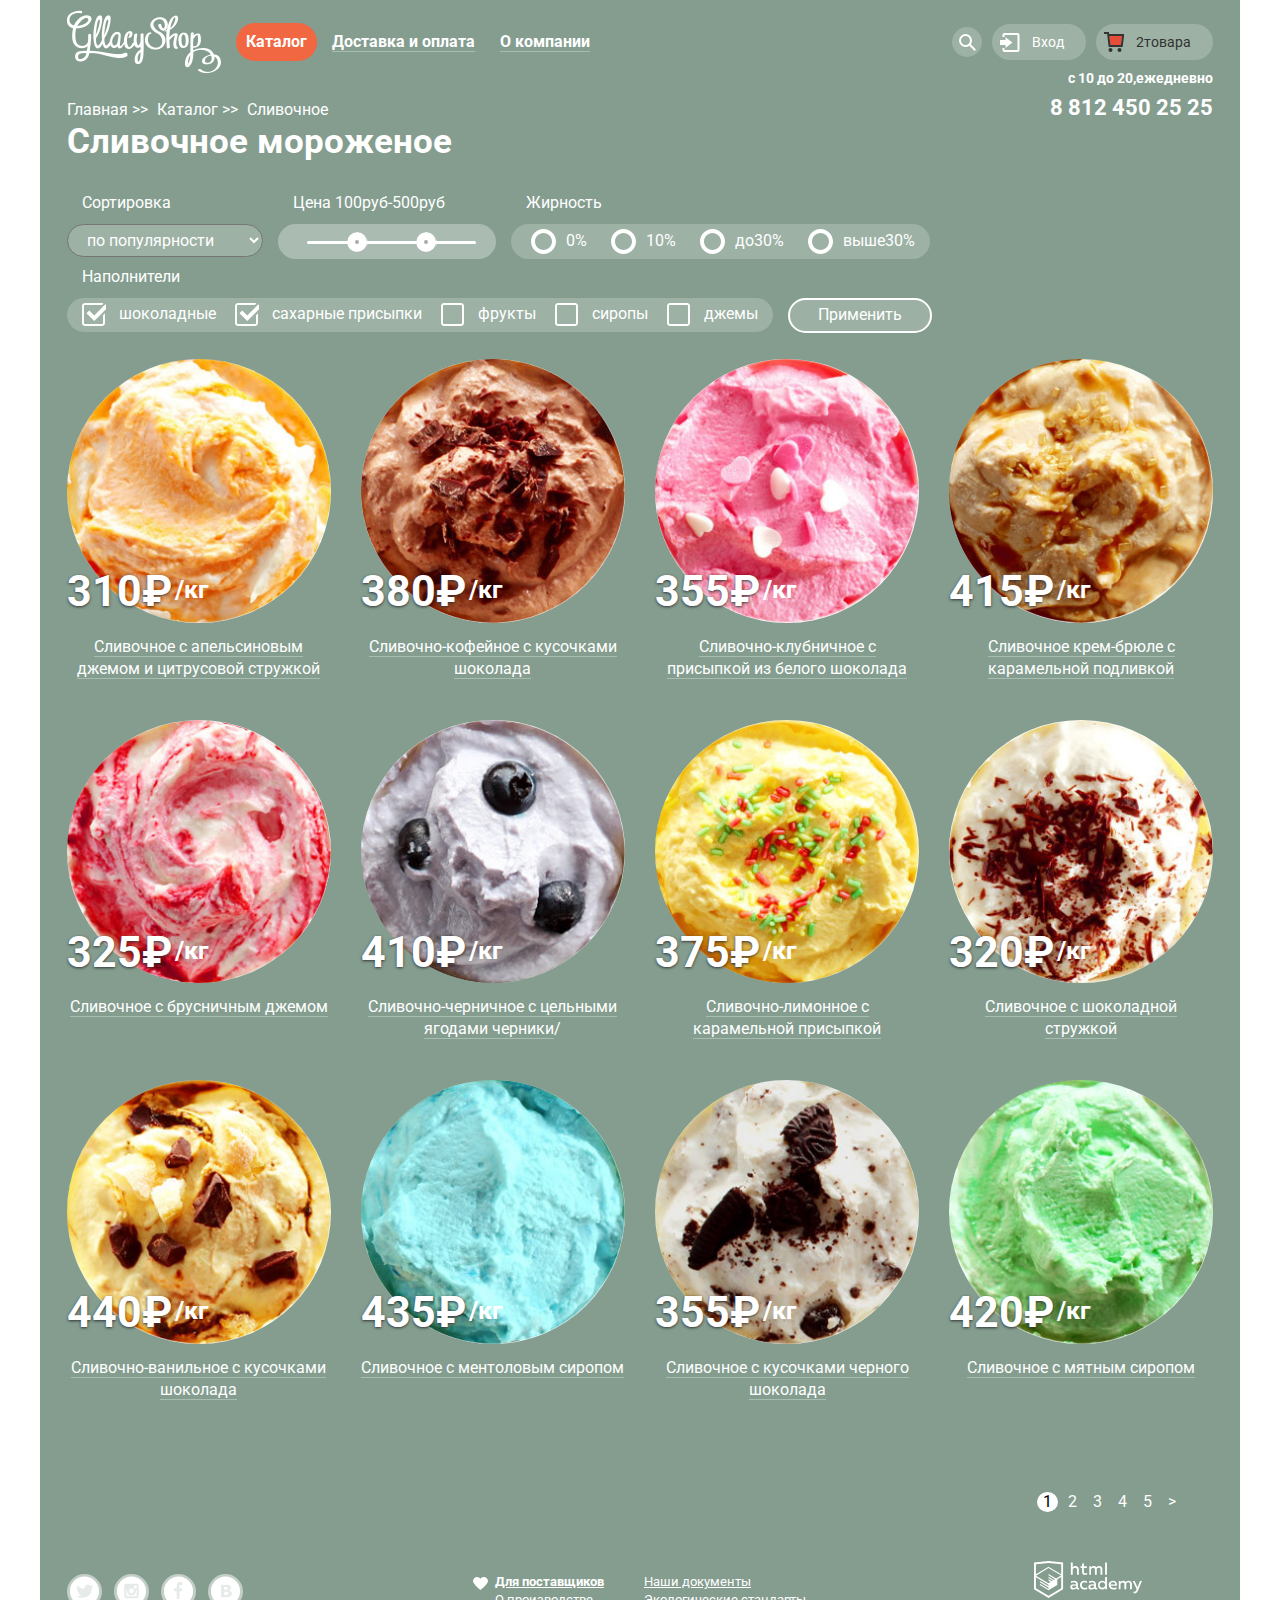
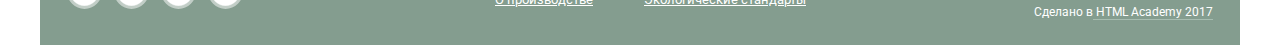
==== commit 7c682cd6: "Конечная версия" ====
--- a/catalog.html
+++ b/catalog.html
@@ -13,7 +13,7 @@
        <header class="main-header-catalog">
            <div class="header-container">
 
-              <a class="main-header-logo" href="#" aria-label="логотип магазина Глейси">
+              <a class="main-header-logo" href="index.html" aria-label="логотип магазина Глейси">
                   <img src="img/logo.png" width="154" height="64"  alt="логотип магазина Глейси">
               </a>
                <nav class="main-navigation">
@@ -101,23 +101,23 @@
 
          <div class="header-contacts">
                       <p class="time-work">с 10 до 20,ежедневно</p>
-								      <a href="tel:+7(812)4502525" aria-label="Номер телефона">8 812 450 25 25</a>
+								      <a href="tel:+7(812)4502525" class="phone" aria-label="Номер телефона">8 812 450 25 25</a>
         </div>
 
  </header>
 
     <main class="container">
       <ul class="breadcrumbs">
-        <li><a href="index.html" aria-label="ссылка на главную">главная >></a></li>
-        <li><a href="№" aria-label="ссылка на каталог">каталог >></a></li>
-        <li class="breadcrumbs-current">сливочное</li>
+        <li><a href="index.html" aria-label="ссылка на главную">Главная >></a></li>
+        <li><a href="№" aria-label="ссылка на каталог">Каталог >></a></li>
+        <li class="breadcrumbs-current">Сливочное</li>
       </ul>
-			<h2>Сливочное мороженое</h2>
+			<h2 class="ice-cream">Сливочное мороженое</h2>
 
   <form action="https://echo.htmlacademy.ru" method="post" class="field">
 
   <div class="filter">
-    <label>Сортировка</label><br>
+    <label class="label">Сортировка</label>
       <select name="top-ice"  class="top-ice">
         <option>по популярности</option>
 				<option>сначала недорогие</option>
@@ -127,7 +127,7 @@
     </div>
 
     <div class="filter">
-      <label >Цена 100руб-500руб</label>
+      <label class="label" >Цена 100руб-500руб</label>
      <div  class="top-ice-price">
       <input type="range" class="range">
       <input type="range" class="range">
@@ -135,7 +135,7 @@
    </div>
 
    <div  class="filter">
-      <label>Жирность</label>
+      <label class="label">Жирность</label>
       <div class=" bold-top-ice">
          <input type="radio" id="0" name="bold-ice-cream" value="0%">
          <label for="0">0%</label>
@@ -152,7 +152,7 @@
       </div>
 
 <div  class="filter">
-<label>Наполнители</label>
+<label class="label">Наполнители</label>
      <div  class="variety">
 
         <input type="checkbox"  checked id="chockolate">
@@ -177,14 +177,14 @@
 </section>
 			<div class="catalog-content">
           <ul class="catalog-list-all" >
-               <li class="item">
-
-                      <img src="img/1.jpg" width="267"  height="267"   alt="ice">
-                      <span class="price-item">310₽</span>
-                      <span class="kg">/кг</span>
-                      <p><span>Сливочное с апельсиновым джемом и цитрусовой стружкой</span></p>
-								 <button type="button" class="button" aria-label="Быстрый просмотр">Быстрый просмотр</button>
-                  </li>
+            <li class="item">
+
+                   <img src="img/1.jpg" width="267"  height="267"   alt="ice">
+                   <span class="price-item">310₽</span>
+                   <span class="kg">/кг</span>
+                   <p><span>Сливочное с апельсиновым джемом и цитрусовой стружкой</span></p>
+              <button type="button" class="button" aria-label="Быстрый просмотр">Быстрый просмотр</button>
+               </li>
 
               <li class="item">
 
@@ -256,15 +256,12 @@
                    <p><span>Сливочное с кусочками черного шоколада</span></p>
 							 <button type="button" class="button" aria-label="Быстрый просмотр">Быстрый просмотр</button>
 						</li>
-              <li class="item"><img src="img/12.jpg" width="267"  height="267"  alt="ice">
+              <li class="item"><img src="img/12.jpg" width="100%"  height="267"  alt="ice">
                    <span class="price-item">420₽</span>
 								   <span class="kg">/кг</span>
                    <p><span>Сливочное с мятным сиропом</span></p>
 							 <button type="button" class="button" aria-label="Быстрый просмотр">Быстрый просмотр</button>
 						</li>
-
-
-
           </ul>
 			</div>
       <div class="catalog-buttons">
--- a/css/style.css
+++ b/css/style.css
@@ -23,24 +23,23 @@
 .site-wrapper {
   max-width:1200px;
   margin: 0 auto;
-  padding: 0 27px;       outline: 2px solid #fff000;
+  padding: 0 27px;
   min-width: 900px;
   background-color: #849d8f;
   background-image: url("img/ice-cream.png");
   background-repeat: no-repeat;
   background-position: top center;
+  position: relative;
 
   transition: background-image 0.5s ease, background-color 0.5s ease;
-
-}
-.container {
-  width: 100%;
-}
-
+}
 .main-header {
+  margin: 0;
+  padding: 0;
+  padding-top: 10px;
   background-color: transparent;
   z-index: 1;
-  margin-bottom: -65px;
+  margin-bottom: -75px;
   width: 100%;
   display: flex;
   justify-content: space-between;
@@ -53,8 +52,9 @@
   justify-content: space-between;
   align-items: center;
   position: relative;
-}
-
+  padding-top: 10px;
+  margin-bottom: -5px;
+}
 .main-header-logo {
   width: 154px;
   height: 64px;
@@ -63,7 +63,7 @@
 .modal-basket{
   display: none;
 }
-  a {
+a {
   display: block;
   text-decoration: none;
   color: #ffffff;
@@ -76,21 +76,20 @@
 .site-navigation>li>a {
   border-radius: 30px;
 }
-    .main-header span,
-    .main-header-catalog span,
-    p span,
-  .footer-logo span {
-      border-bottom: 1px solid #a7bdb1;
-       }
-  .footer-logo a:hover span {
-      border-bottom: 1px solid #f48468;
+.main-header span,
+.main-header-catalog span,
+p span,
+.footer-logo span {
+   border-bottom: 1px solid #a7bdb1;
+}
+.footer-logo a:hover span {
+   border-bottom: 1px solid #f48468;
+}
+.footer-logo a {
+   font-size: 12px;
+   line-height: 18px;
+   font-weight: normal;
           }
-          .footer-logo a {
-            font-size: 12px;
-  line-height: 18px;
-            font-weight: normal;
-          }
-
 .catalog-active {
   text-decoration: none;
 }
@@ -100,7 +99,6 @@
   list-style: none;
   margin: 0;
   padding: 0;
-
 }
 .main-navigation a:hover {
 	color: #000;
@@ -109,7 +107,6 @@
 .main-navigation a:hover>span {
   border: none;
 }
-
 .site-navigation a:active {
 	color: #fff;
 	background-color:#d07058;
@@ -139,9 +136,7 @@
 	color: #323232;
   background-color: #fff;
   box-shadow: 0 20px 20px #57655d;
-
- }
-
+}
 .submenu a:visited; {
 	background-color: #d07058 ;
   color: #ffffff;
@@ -164,14 +159,12 @@
 
 .main-navigation .button,
 .navigation-buttons .button {
-
   font-size: 14px;
   line-height: 20px;
   font-weight: normal;
   text-align: center;
   color: #ffffff;
   vertical-align: middle;
-
   border: none;
   border-radius:30px;
   position: relative;
@@ -188,14 +181,13 @@
   background-repeat:  no-repeat;
   background-position:  center;
   position: relative;
-
 }
 .modal-close-login {
-  width: 96px;
-  height: 35px;
-  position: absolute;
-  top: -46px;
-  left: 120px;
+   width: 96px;
+   height: 35px;
+   position: absolute;
+   top: -38px;
+   left: 120px;
    background-image: url(../img/entrance.svg);
    background-repeat: no-repeat;
    background-position: 10px;
@@ -210,9 +202,7 @@
 }
 .seach:hover + .modal-seach {
   display: block;
-
-}
-
+}
 .login::before {
   content:"";
   width: 20px;
@@ -222,7 +212,6 @@
   background-position:  center;
   position: absolute;
   left:8px;
-
 }
 .login:hover::before {
   background-image: url(../img/entrance.svg);
@@ -239,7 +228,6 @@
   position: absolute;
   left:8px;
 }
-
 .basket-catalog::before {
   content:"";
   width: 20px;
@@ -253,12 +241,6 @@
 .navigation-buttons .basket-catalog:hover + .modal-basket {
   display: block;
 }
-/*
-.basket-main:hover::before {
-  background-image: url(../img/basket-red.svg);
-  position: absolute;
-  left: 8px;
-}*/
 .navigation-buttons .login,
 .navigation-buttons .basket-main,
 .navigation-buttons .basket-catalog {
@@ -275,34 +257,46 @@
   background-color: #ffffff;
   color: #323232;
 }
-
 .time-work {
 	 font-size: 14px;
    line-height: 16px;
 }
+ .contacts .phone {
+   font-size: 22px;
+   line-height: 24px;
+    color:   #323232;
+  	font-weight: bold;
+    margin: 0;
+    padding: 0;
+}
 .phone {
-	 font-size: 22px;
-   line-height: 24px;
+  font-size: 22px;
+  line-height: 24px;
+  margin: 0;
+  padding: 0;
 }
 .modal a {
 	 font-size: 13px;
    line-height: 24px;
 	 color: #323232;
    font-weight:normal;
-
-}
-
+}
 .container .button,
 .modal .button {
 	 font-size: 18px;
    line-height: 24px;
 	 color: #fff;
 	 font-weight: bold;
-	 background-color: #f16742;
-   background-image: linear-gradient(to top,#e74a35,#f26843);
+   background-image: linear-gradient(to top,#ca3824,#f26843);
 	 border:none;
    box-shadow: 0 2px 2px #323232;
    border-radius:30px;
+   outline: none;
+   cursor: pointer;
+}
+.container .button:hover,
+.modal .button:hover {
+  background-image: linear-gradient(to top,#e74a35,#f26843);
 }
 .modal-feedback .button {
   width: 137px;
@@ -310,14 +304,11 @@
   position: absolute;
   right: 30px;
 }
-
-
-.modal .button:hover {
-  background-color:#f48468;
-  color: #ffffff;
-  cursor: pointer;
-}
-
+.container .button:active,
+.modal .button:active{
+  background-image: linear-gradient(to bottom, #e74a35,#f26843);
+  box-shadow: inset 0 2px 2px rgba(172, 16, 0, 1);
+}
 .catalog-active a {
 	padding: 10px;
 	font-size: 16px;
@@ -326,24 +317,18 @@
   background-color: #f16742;
   text-decoration: none;
 }
-
 .caption .button:hover {
   color: #ffffff;
-  background-image: linear-gradient(to bottom,#f48568,#ec6f5e);
-  box-shadow: 0 2px 2px #323232;
-}
-.caption .button:active {
-  box-shadow:inset 0 2px 2px #323232;
-  background-image: linear-gradient(to top,#e74a35,#f26843);
-}
-
+}
 .present-list {
+    width: 100%;
+}
+.catalog-list {
     width: 100%;
 }
 .present-list h3 {
 	 font-size: 35px;
    line-height: 41px;
-
 }
 .present-list p {
 	 font-size: 18px;
@@ -362,18 +347,10 @@
   background-image: url(../img/chocolate.jpg);
   background-repeat: no-repeat;
   background-position: center;
-
-}
-.present-item .button:hover {
-  background-color:#f48468;
-}
-.catalog-list {
-    width: 100%;
 }
 .catalog-list p {
 	font-weight:normal;
 }
-
 .info {
   font-size: 16px;
   line-height: 22px;
@@ -390,9 +367,9 @@
   margin-bottom: 40px;
 }
 .info .about-shop  {
-padding: 0;
-margin: 0;
-padding-bottom: 25px;
+  padding: 0;
+  margin: 0;
+  padding-bottom: 25px;
 }
 .info .container {
   margin: 0;
@@ -463,16 +440,15 @@
 }
 .info .about-shop,
 .blog a {
-	  font-size: 24px;
-    line-height: 30px;
-    color: #323232;
-    font-weight: bold;
+	font-size: 24px;
+  line-height: 30px;
+  color: #323232;
+  font-weight: bold;
 }
 .blog a {
   width: 285px;
 	text-decoration: underline;
 }
-
 .catalog-list,
 .present-list {
      list-style: none;
@@ -491,12 +467,11 @@
   margin: 0;
   background-color: #fff;
   background-image: url(../img/strawberry.jpg);
-  background-repeat:  repeat;
-  background-position:  center;
+  background-repeat:  no-repeat;
+  background-position:center;
   color:#323232;
   font-weight:normal;
 }
-
 .blog-message {
     width: 100%;
     margin-bottom: 40px;
@@ -506,7 +481,6 @@
 .navigation-buttons .button {
   background-color: #9db1a5;
 }
-
 .contacts {
   padding: 30px 25px;
   margin-right: 27px;
@@ -543,15 +517,14 @@
     font-weight:normal;
 }
 .button-apply {
-  width: 145px;
-  height: 40px;
+  padding: 0 28px;
+  height: 35px;
   border: 2px solid #fff;
   background-color: #9cb0a4;
   color: #ffffff;
-  font-size: 16px;
-  line-height: 18px;
+
   border-radius: 30px;
-  margin-top: 18px;
+  margin-top: 32px;
 }
 .button-apply:hover {
   background-color: #ffffff;
@@ -600,11 +573,6 @@
  right: 0;
  top: -5px;
 }
-.slides {
-   border-radius: 50%;
-}
-
-
 .container a:hover,
 .main-footer a:hover,
 .modal a:hover,
@@ -625,11 +593,16 @@
 .bold-top-ice,
 .top-price-ice,
 .variety {
-  padding: 7px 18px;
-  padding-left: 8px;
+  padding: 5px 15px;
   background-color: #9db1a5;
   color: #ffffff;
   border-radius:30px;
+  margin-bottom: 7px;
+  padding-left: 0;
+}
+
+.bold-top-ice {
+  padding-left: 0;
 }
 .top-ice:hover {
   color:  #323232;
@@ -656,7 +629,6 @@
   border: 1px solid  #d3d3d2;
   padding: 10px;
 }
-
 .modal-login {
   width: 280px;
   height: 200px;
@@ -698,16 +670,12 @@
   display:none;
   height: 440px;
   width: 480px;
-  position: absolute;
+  position: fixed;
+  top: 500px;
   left: 50%;
   margin: -225px;
   z-index: 10;
-
-}
-
-.feedback:hover + .modal-feedback /{
-  display: block;
-  }
+}
 .modal-feedback input,
 .modal-feedback textarea {
    border: 1px solid  #9db1a5;
@@ -718,15 +686,13 @@
 .modal-feedback textarea {
 	width: 430px;
   box-sizing: border-box;
-
-}
- .feedback {
-  width: 240px;
-  height: 45px;
-  position: absolute;
-  right: 57px;
+}
+.feedback {
+  padding: 10px 29px;
+  position: absolute;
+  right: 53px;
   bottom: 100px;
-  margin: auto;;
+  margin: auto;
 
 }
 .modal-feedback b {
@@ -737,20 +703,6 @@
 .modal-feedback p {
 	margin-left:0;
 }
-/*
-.modal-close-seach {
-  width: 30px;
-  height: 30px;
-  position: absolute;
-  top: -53px;
-  left: 270px;
-   background-image: url(../img/Лупа3.png);
-   background-repeat: no-repeat;
-   background-position: center;
-   background-color: #fff;
-   border-radius: 50%;
-   border: none;
-}*/
 .modal-basket {
   width: 540px;
   background-color: #f8f7f4;
@@ -784,29 +736,7 @@
 .caption {
   position: relative;
 }
-.caption img {
-  width: 1146px;
-  margin-left: -40px;
-  margin-right: 40px;
-}
-.caption h2,
-.caption .button {
-  position: absolute;
-  margin: 0;
-  padding: 0;
-}
-.slide-1 h2,
-.slide-2 h2 ,
-.slide-3 h2  {
-  left:240px;
-  top:390px;
-}
-
-.button-slides {
-  position: absolute;
-  left:0;
-  top: 550px;
-}
+
 .present-item {
   position: relative;
   margin-bottom: 30px;
@@ -836,7 +766,6 @@
   position: relative;
   margin-right: 26px;
   width: 23%;
-
 }
 .catalog-list-all .item {
   margin-bottom: 40px;
@@ -864,7 +793,6 @@
   left: 108px;
   font-size: 25px;
   top: 220px;
-
 }
 .price-item {
 	 font-size: 43px;
@@ -872,13 +800,8 @@
    text-shadow: 0 1px 3px #313235;
    z-index: 2;
    left: 0;
-   top: 204px;
-}
-
-.modal-show {
-  display: block;
-}
-/* ----- Сеточные стили ----- */
+   top: 210px;
+}
 .catalog-list .item:last-child {
   margin-right: 0;
 }
@@ -891,38 +814,29 @@
 }
 .site-navigation {
   display: flex;
-
 }
 .site-navigation a {
   padding: 10px;
   margin-right: 5px;
 }
-
 .header-contacts {
   position: absolute;
   right: 0;
-  top: 60px;
+  top: 70px;
   width: 165px;
   text-align: right;
   z-index: 1;
+}
+.header-contacts p {
+  margin: 0;
+  padding: 0;
+  margin-bottom: 10px;
 }
 .ice-cream-slides h2 {
 	 font-size: 60px;
    line-height: 60px;
    width: 670px;
 }
-
-.slide-1,
-.slide-2,
-.slide-3 {
-  position: relative;
- height: 630px;
- margin: 0;
-}
-.slide-2,
-.slide-3 {
-  display: none;
-}
 .present-item img {
   border-radius: 20px;
 }
@@ -931,11 +845,11 @@
   width: 100%
 }
 .catalog {
-  margin-bottom: 35px;
+  margin-bottom: 40px;
+  margin-top: -5px;
 }
 .present-list,
 .catalog-list {
-
   padding: 0;
   display: flex;
  justify-content: space-between;
@@ -943,8 +857,6 @@
 .present-item .button {
  padding: 11px 22px;
 }
-
-
 textarea {
   height: 150px;
   width: 425px;
@@ -952,9 +864,7 @@
 textarea,
 input {
   border-radius: 5px;
-
-}
-
+}
 .post {
  width: 49%;
  height: auto;
@@ -967,12 +877,11 @@
   margin-left:26px;
   padding: 0;
  }
-
 .message {
   font-size: 16px;
   line-height: 22px;
   width:98%;
-  padding: 25px;
+  padding: 20px;
   padding-bottom: 40px;
   padding-top: 30px;
   background-color: #ffffff;
@@ -980,7 +889,7 @@
   color: #323232;
   box-sizing: border-box;
   font-weight:normal;
-margin: 6px;
+  margin: 6px;
   z-index: 1;
 }
 .message p {
@@ -1001,76 +910,91 @@
   width: 350px;
   box-sizing: border-box;
 }
-
 .map {
   width: 105%;
   position: relative;
   margin-left:-27px;
-}
-
-.contacts .phone {
-    color:   #323232;
-  	font-weight: bold;
-}
+  background-image: url(../img/carta.jpg);
+}
+
 .contacts .button {
   width: 253px;
   height: 47px;
 }
-
 .contacts p {
   margin: 0;
-  margin-bottom: 20px;
+  margin-bottom: 5px;
 }
 .main-footer ,
 .documents {
   display: flex;
   justify-content: space-between;
   align-items: center;
-
+}
+.main-footer {
+
+  padding: 20px 0;
 }
 .catalog-buttons {
-  margin-top: 35px;
+  margin-top: 50px;
   margin-left:970px;
-  margin-bottom: 30px;
+  margin-bottom: 25px;
+}
+.catalog-buttons .buttons:hover {
+  background-color: #9db1a5;
+}
+.catalog-buttons .buttons:active,
+.active {
+  background-color: #fff;
+  color: #000;
 }
 .filter {
-margin-right: 15px;
-margin-bottom: 15px;
+  margin-right: 15px;
 }
 .field {
   display: flex;
   flex-wrap: wrap;
-  outline: 1px solid pink;
-  margin-bottom: 25px;
-  font-size: 16px;
-  line-height: 18px;
+
+  margin-bottom: 20px;
   font-weight: normal;
-
-}
-.field label {
+}
+.label {
+  display: block;
   margin-left: 15px;
-}
-
+  margin-bottom: 10px;
+}
 .breadcrumbs li {
   display:inline-block;
   margin-right: 5px;
-
+}
+.catalog-content {
+  margin: 0;
+  padding: 0;
+}
+.ice-cream {
+  font-size: 35px;
+  line-height: 41px;
+  margin: 0;
+  padding: 0;
+  margin-bottom: 30px;
 }
 .catalog-list-all {
   width: 100%;
   display: flex;
+  justify-content: space-between;
   flex-wrap: wrap;
   padding: 0;
   margin: 0;
-  outline: 2px solid blue;
+
   list-style: none;
   position: relative;
-
 }
 .catalog-list-all .item {
   width:23%;
   margin-right:26px;
-
+}
+.catalog-list-all .item:nth-child(4n) {
+  margin-right: 0;
 }
 .catalog-list .item img,
 .catalog-list-all .item img {
@@ -1081,6 +1005,7 @@
 	text-align: center;
   margin: 0;
   margin-top: 7px;
+  font-weight: normal;
 }
 .catalog-list-all .item .button,
 .catalog-list .item .button {
@@ -1089,7 +1014,6 @@
 	display: none;
   margin: 20px auto;
 }
-
 .catalog-list-all .item:hover,
 .catalog-list .item:hover {
 	background-color:#9cb0a4;
@@ -1103,10 +1027,6 @@
 .catalog-list-all .item:hover > .button,
 .catalog-list .item:hover > .button {
 	display: block;
-
-	}
-.catalog-list-all .item:nth-child(4n) {
-  margin-right: 0;
 }
 .social-button {
   width: 35px;
@@ -1127,7 +1047,6 @@
   width: 190px;
   margin-left: -40px;
   margin-right: 10px;
-
 }
 .social-button {
   margin-right: 12px;
@@ -1151,19 +1070,20 @@
 .filter select {
   background-color: #9db1a5;
   border-radius: 20px;
+  padding: 5px 15px;
 }
 .variety input {
   display: none;
 }
 .variety label::before {
   content: "";
-  width: 25px;
-  height: 25px;
+  width: 24px;
+  height: 24px;
  background-image: url(../img/checkbox-off.svg);
  background-repeat: no-repeat;
  display: inline-block;
   vertical-align: middle;
-  margin-right: 10px;
+  margin-right: 13px;
   margin-left: 15px;
 }
 .variety input:checked+label::before {
@@ -1182,8 +1102,8 @@
   display: inline-block;
   vertical-align: middle;
   margin: 0;
-  margin-left: 10px;
-  margin-right: 20px;
+  margin-right: 10px;
+  margin-left: 20px;
   background-image: url(../img/radio-off.svg);
 }
 .bold-top-ice input:checked+label::before {
@@ -1191,10 +1111,10 @@
 }
 .top-ice-price {
   width: 218px;
-  height: 40px;
+  background-color:#aabcb2;
   border-radius: 30px;
-  background-color: #aabcb2;
-  padding: 5px;
+  border: 4px solid #aabcb2;
+  padding-bottom: 5px;
   padding-left: 25px;
 
 }
@@ -1203,7 +1123,6 @@
   width: 100px;
   height: 3px;
   outline: none;
-
 }
 .range::-webkit-slider-thumb {
     -webkit-appearance:none;
@@ -1216,43 +1135,36 @@
 .range:last-child {
   margin-left: -35px;
 }
-
-
-
-
-  .caption {
-  position: relative;
-
+.caption {
+  position: relative;
   padding-top: 521px;
-
   text-align: center;
   color: #ffffff;
 }
 .ice-cream-slides {
   margin: 0;
   padding: 0;
-
   list-style: none;
 }
 .slide-title {
   width: 700px;
   margin: 0 auto;
   margin-bottom: 127px;
-
   margin-top: -130px;
-
   font-size: 60px;
   line-height: 60px;
   font-weight: bold;
 }
 .caption .button {
+  position: absolute;
+  margin: 0;
+  padding: 0;
+  padding: 2px 40px;
    font-size: 32px;
    line-height: 60px;
    border-radius:50px;
-   left:425px;
+   left:435px;
    top: 540px;
-   width: 277px;
-   height: 65px;
    text-shadow:0 2px 5px #323232;
 }
 .slide-button {
@@ -1273,15 +1185,12 @@
   border-radius: 50px;
   box-shadow: 0 2px 2px rgba(172, 16, 0, 0.64);
   border: none;
-
   cursor: pointer;
 }
 .slide-button:hover {
   background: linear-gradient(to bottom, #f58669 0%, #ec6f5e 100%);
   box-shadow: 0 2px 2px rgba(172, 16, 0, 1);
-
-}
-
+}
 .slide-button:active {
   background: linear-gradient(to bottom, #d84732 0%, #e1613e 100%);
   box-shadow: inset 0 2px 2px rgba(172, 16, 0, 1);
@@ -1291,25 +1200,23 @@
   width: 20px;
   height: 20px;
   margin-right: 8px;
-
-
-
   background-color: transparent;
   border: 2px solid #ffffff;
   border-radius: 50%;
   cursor: pointer;
 }
+.slider-controls label:hover {
+  background-color: #b2c1b7;
+}
 .slider-controls {
   position: absolute;
   bottom: -70px;
   left: 0;
-  z-index: 20;
-
+  z-index: 8;
   font-size: 0;
 }
 .visually-hidden {
   position: absolute;
-
   width: 1px;
   height: 1px;
 
@@ -1342,15 +1249,12 @@
   background-color: #9d8b84;
   background-image: url(../img/ice-cream%20slid3.png);
 }
-
-
 .site-wrapper::before,
 .site-wrapper::after {
   content: "";
 
   visibility: hidden;
 }
-
 .site-wrapper::before {
   background-image: url("img/slider-item2.png");
 }
@@ -1367,4 +1271,25 @@
 #product-3:checked ~ .site-wrapper .navigation-buttons .button {
   background-color: #b1a29d;
 }
-
+@keyframes bounce {
+  0% {
+    transform: translateY(0);
+  }
+ 100% {
+    transform: translateY(1600px);
+  }
+}
+.up {
+  animation:bounce 2s forwards;
+}
+.overlay {
+  background-color: rgba(0,0,0,0.6);
+  width: 100%;
+  height: 100%;
+  position: absolute;
+  z-index: 9;
+  display: none;
+}
+.modal-show {
+  display: block;
+}
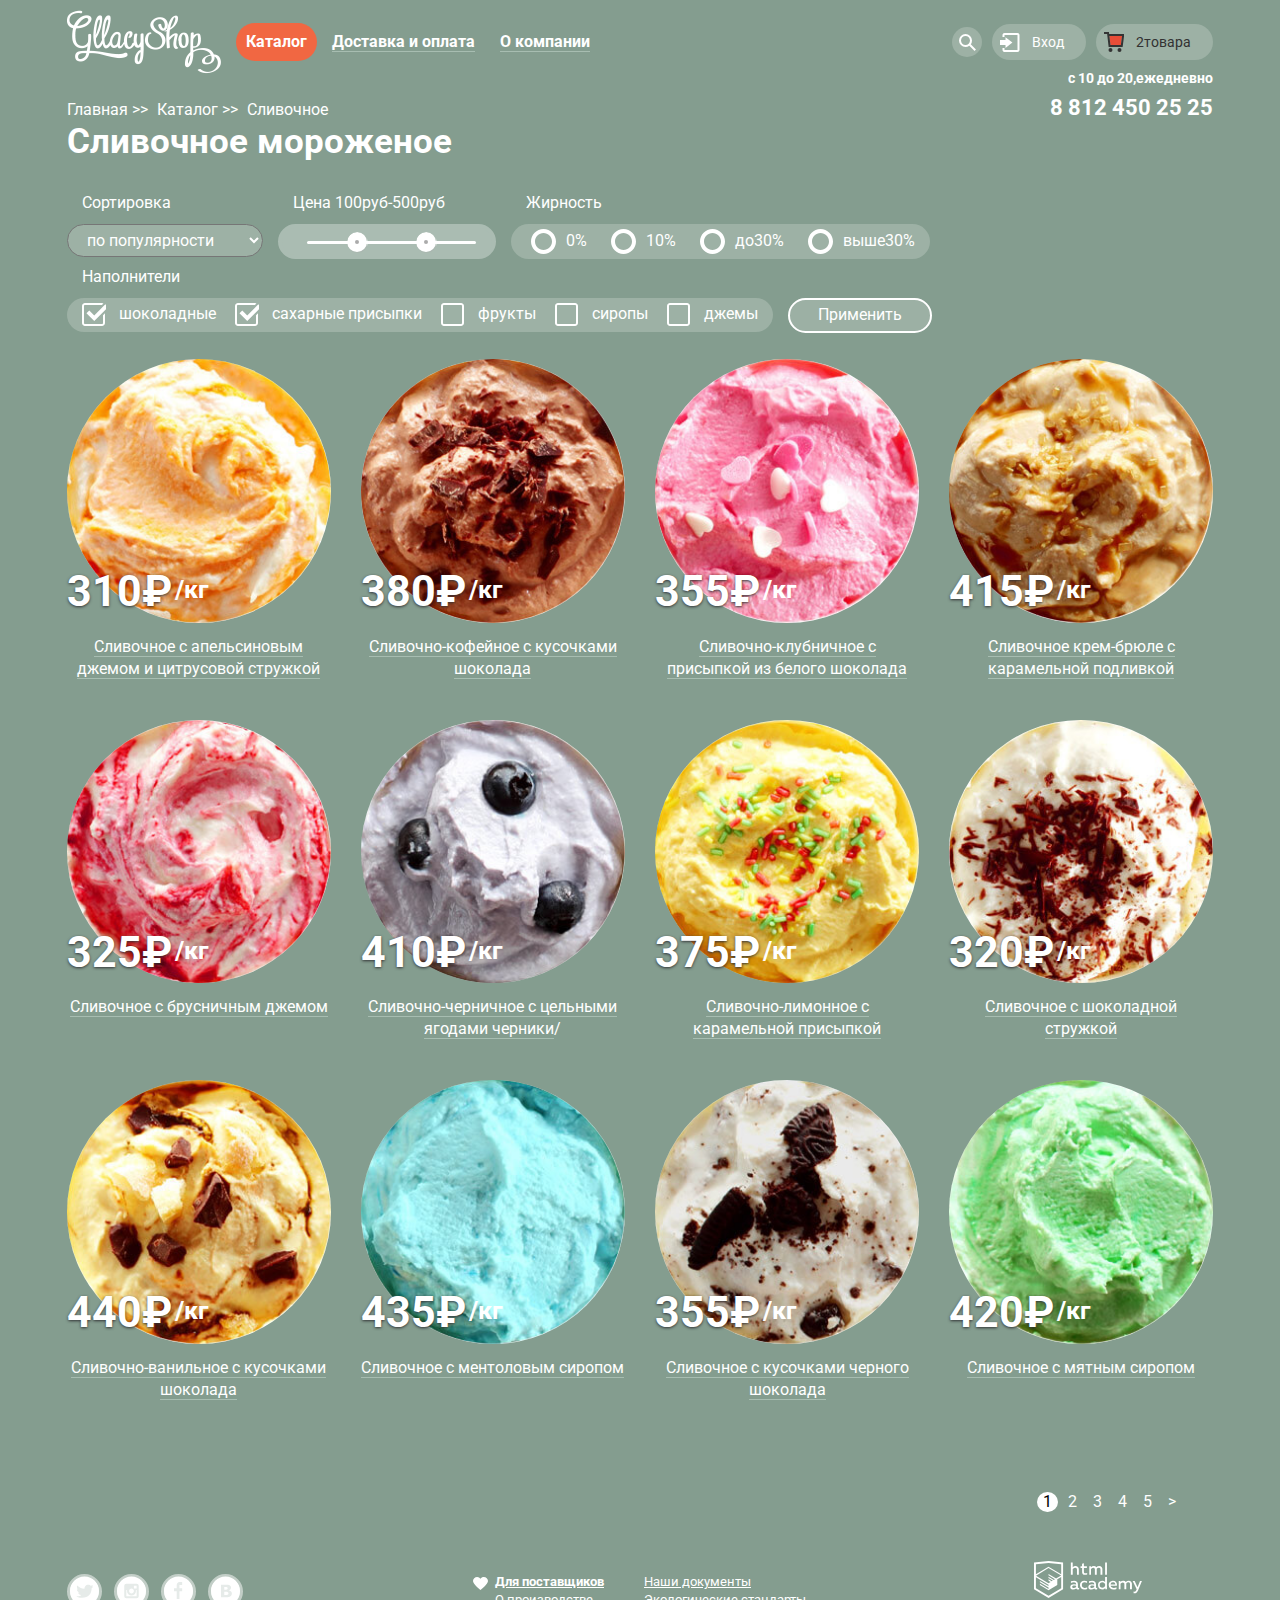
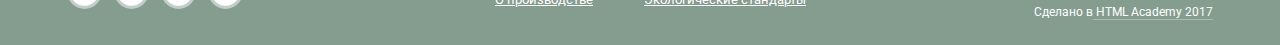
==== commit e0c1b9e7: "Итоговая правка" ====
--- a/catalog.html
+++ b/catalog.html
@@ -36,7 +36,7 @@
                                       <label for="seach-field" class="visually-hidden">поиск</label>
                                        <input type="text" name="seach" id="seach-field" placeholder="Что ищем?">
                                   </form>
-                                  <button class="modal-close-seach"aria-label="кнопка закрытия поля поиска"></button>
+                                  <button class="modal-close-seach" aria-label="кнопка закрытия поля поиска"></button>
                                 </div>
 
               <button class="button login" type="button" aria-label="вход"> Вход </button>
@@ -63,7 +63,7 @@
                                             </div>
 
                                       </form>
-                                        <button class="modal-close-login"aria-label="кнопка закрытия поля входа"></button>
+                                        <button class="modal-close-login" aria-label="кнопка закрытия поля входа"></button>
                                  </div>
 
             <a href="catalog.html" class="button basket-catalog"  aria-label="корзина">2товара</a>
@@ -76,21 +76,23 @@
 
                                <table class="basket">
                                  <tr>
-                                   <td> <button class="modal-close" type="button" aria-label="закрыть">X</button></td>
-                                    <td>Пломбир с апельсиновым джемом</td>
-
-                                   <td>1,5*200 руб</td>
-                                   <td>300 руб</td>
+                                    <td class="img"></td>
+
+                                    <td class="one"></td>
+                                    <td class="title">Пломбир с апельсиновым джемом</td>
+                                    <td>1,5*200 руб</td>
+                                    <td>300 руб</td>
                                  </tr>
 
                                   <tr>
-                                   <td> <button class="modal-close" type="button" aria-label="закрыть">X</button></td>
+                                    <td class="img"></td>
+                                    <td class="two"></td>
                                    <td>Клубничный пломбир с присыпкой из белого шоколада</td>
                                    <td>1,5 кг*300 руб</td>
                                    <td>450 руб</td>
                                  </tr>
-                                 <th colspan="2"></th>
-                                 <th colspan="2">Итого:750 руб.</th>
+
+                                 <th colspan="5">Итого: 750 руб.</th>
                                </table>
                                     <button class="button" aria-label="Оформить заказ">Оформить заказ</button>
 
@@ -174,7 +176,7 @@
         <button class="button-apply" aria-label="выбор мороженого">Применить</button>
 
      </form>
-</section>
+
 			<div class="catalog-content">
           <ul class="catalog-list-all" >
             <li class="item">
@@ -241,7 +243,7 @@
               <li class="item"><img src="img/9.jpg" width="267"  height="267"  alt="ice">
                    <span class="price-item">440₽</span>
 								   <span class="kg">/кг</span>
-                   <p><span>Сливочно-ванильное с кусочками шоколада<span></p>
+                <p><span>Сливочно-ванильное с кусочками шоколада</span></p>
 							 <button type="button" class="button" aria-label="Быстрый просмотр">Быстрый просмотр</button>
 						</li>
               <li class="item"><img src="img/10.jpg" width="267"  height="267"  alt="ice">
--- a/css/style.css
+++ b/css/style.css
@@ -15,6 +15,7 @@
   line-height: 22px;
   font-weight:bold;
   color: #ffffff;
+  background-color: #849d8f;
 }
 img {
   max-width: 100%;
@@ -60,8 +61,55 @@
   height: 64px;
   margin-right: 15px;
 }
-.modal-basket{
+.modal-basket {
   display: none;
+}
+.modal-basket {
+  padding: 20px;
+  padding-left: 0;
+}
+
+.basket img {
+  border-radius: 50%;
+}
+
+td:nth-child(2) {
+  width: 50px;
+}
+  td:last-child {
+  width: 70px;
+}
+.basket .img {
+  width: 20px;
+}
+.basket .img::before {
+  content: "";
+  background-image: url(../img/cross-small.svg);
+  background-repeat: no-repeat;
+  background-position: center;
+  width: 11px;
+  height: 11px;
+  display: block;
+ }
+.basket .one {
+  background-image: url(../img/1.jpg);
+  background-repeat: no-repeat;
+  background-position: center;
+  background-size:70%;
+}
+.basket .two {
+  background-image: url(../img/3.jpg);
+  background-repeat: no-repeat;
+  background-position: center;
+  background-size:70%;
+}
+.basket .title {
+  width: 220px;
+}
+
+.basket td:nth-child(4) {
+  width: 120px;
+  text-align: center;
 }
 a {
   display: block;
@@ -291,7 +339,6 @@
 	 border:none;
    box-shadow: 0 2px 2px #323232;
    border-radius:30px;
-   outline: none;
    cursor: pointer;
 }
 .container .button:hover,
@@ -711,7 +758,6 @@
   line-height: 16px;
   font-weight: normal;
   border-radius:5px;
-  padding: 20px;
   position: absolute;
   right: 40px;
   top: 70px;
@@ -724,14 +770,16 @@
   border-top: 1px solid   #9db1a5;
   font-size: 15px;
   line-height: 18px;
-}
-.modal-basket table {
-    border-collapse: collapse;
-}
+  text-align: right;
+}
+.modal-basket td {
+
+  padding-left: 20px;
+}
+
 .modal-basket .button {
-  width: 170px;
-  height: 40px;
-  margin-left: 340px;
+  padding: 8px 10px;
+  margin-left: 355px;
 }
 .caption {
   position: relative;
@@ -1086,6 +1134,10 @@
   margin-right: 13px;
   margin-left: 15px;
 }
+.variety label:hover::before{
+  background-color:#b2c1b7;
+
+}
 .variety input:checked+label::before {
     background-image: url(../img/checkbox-on.svg);
 }
@@ -1105,6 +1157,10 @@
   margin-right: 10px;
   margin-left: 20px;
   background-image: url(../img/radio-off.svg);
+}
+.bold-top-ice label:hover::before {
+  background-color:#b2c1b7;
+  border-radius: 50%;
 }
 .bold-top-ice input:checked+label::before {
   background-image: url(../img/radio-on.svg);
@@ -1122,7 +1178,6 @@
   -webkit-appearance:none;
   width: 100px;
   height: 3px;
-  outline: none;
 }
 .range::-webkit-slider-thumb {
     -webkit-appearance:none;
